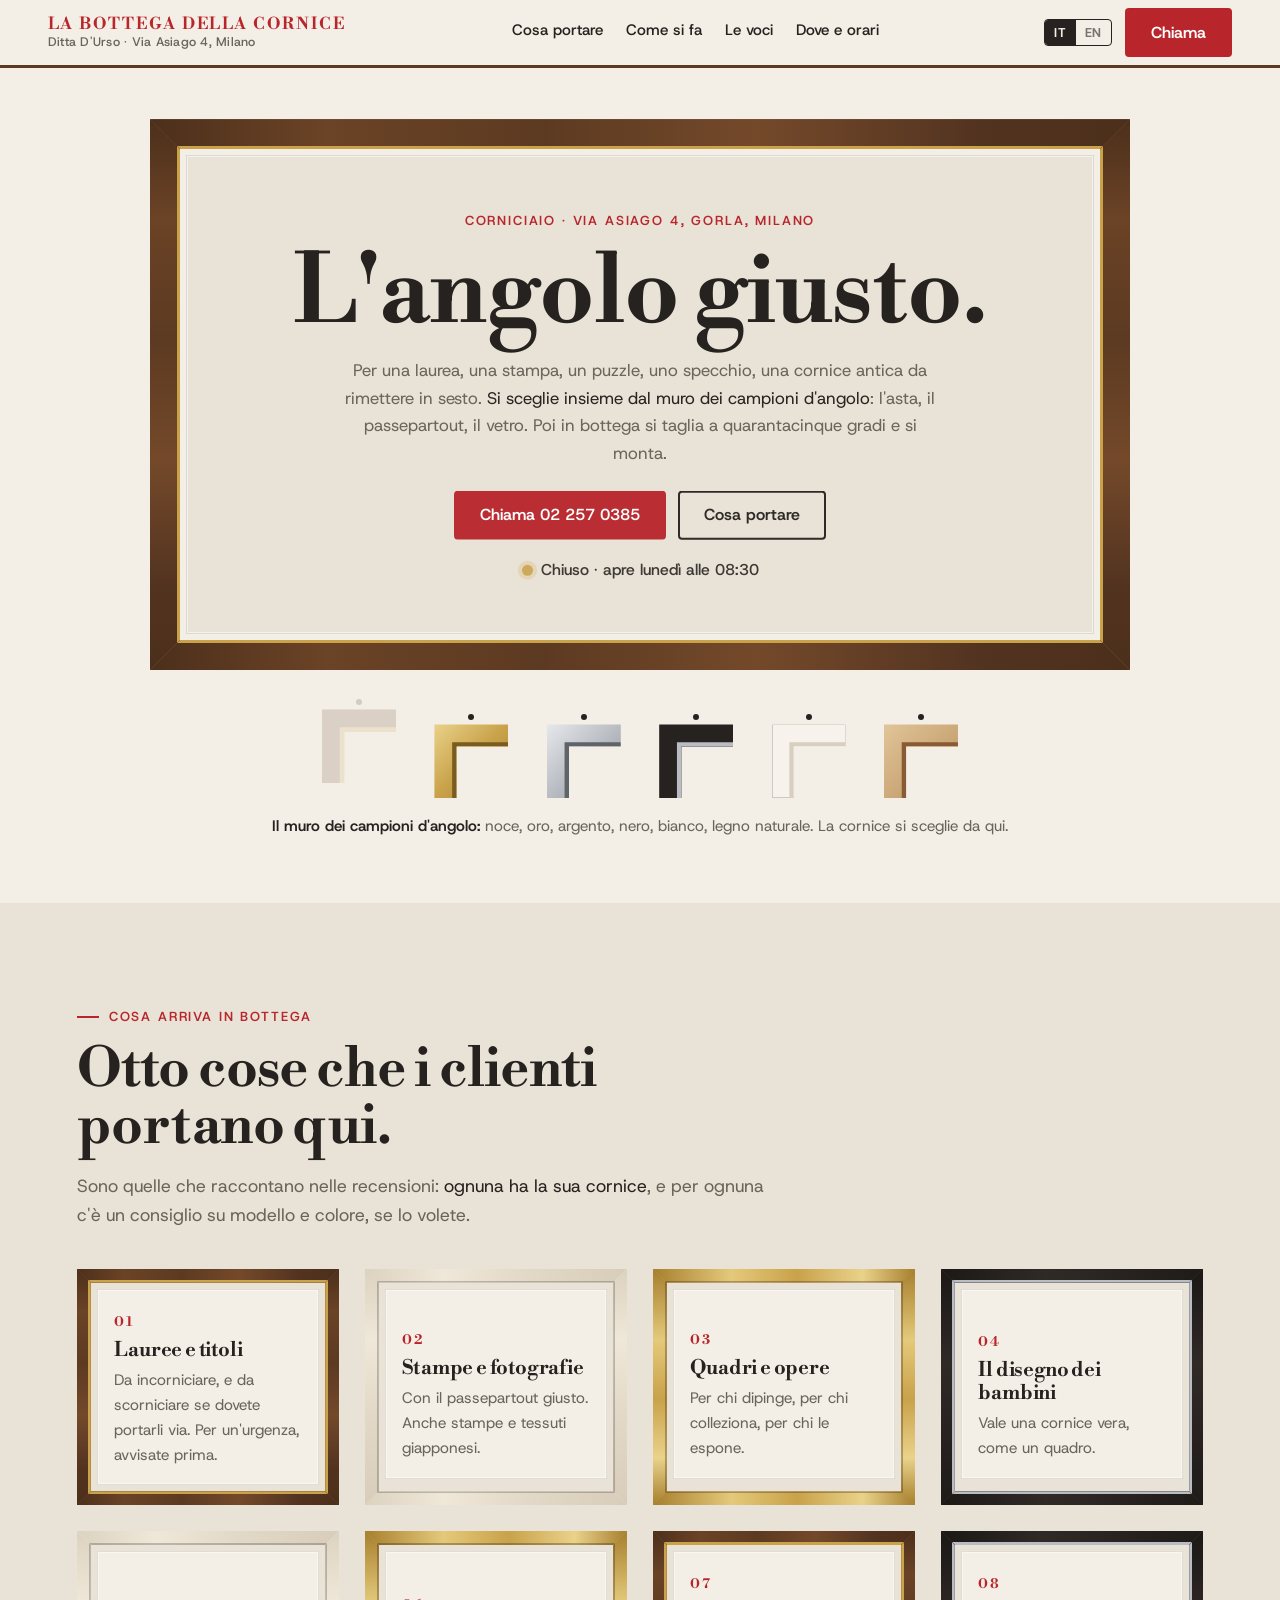
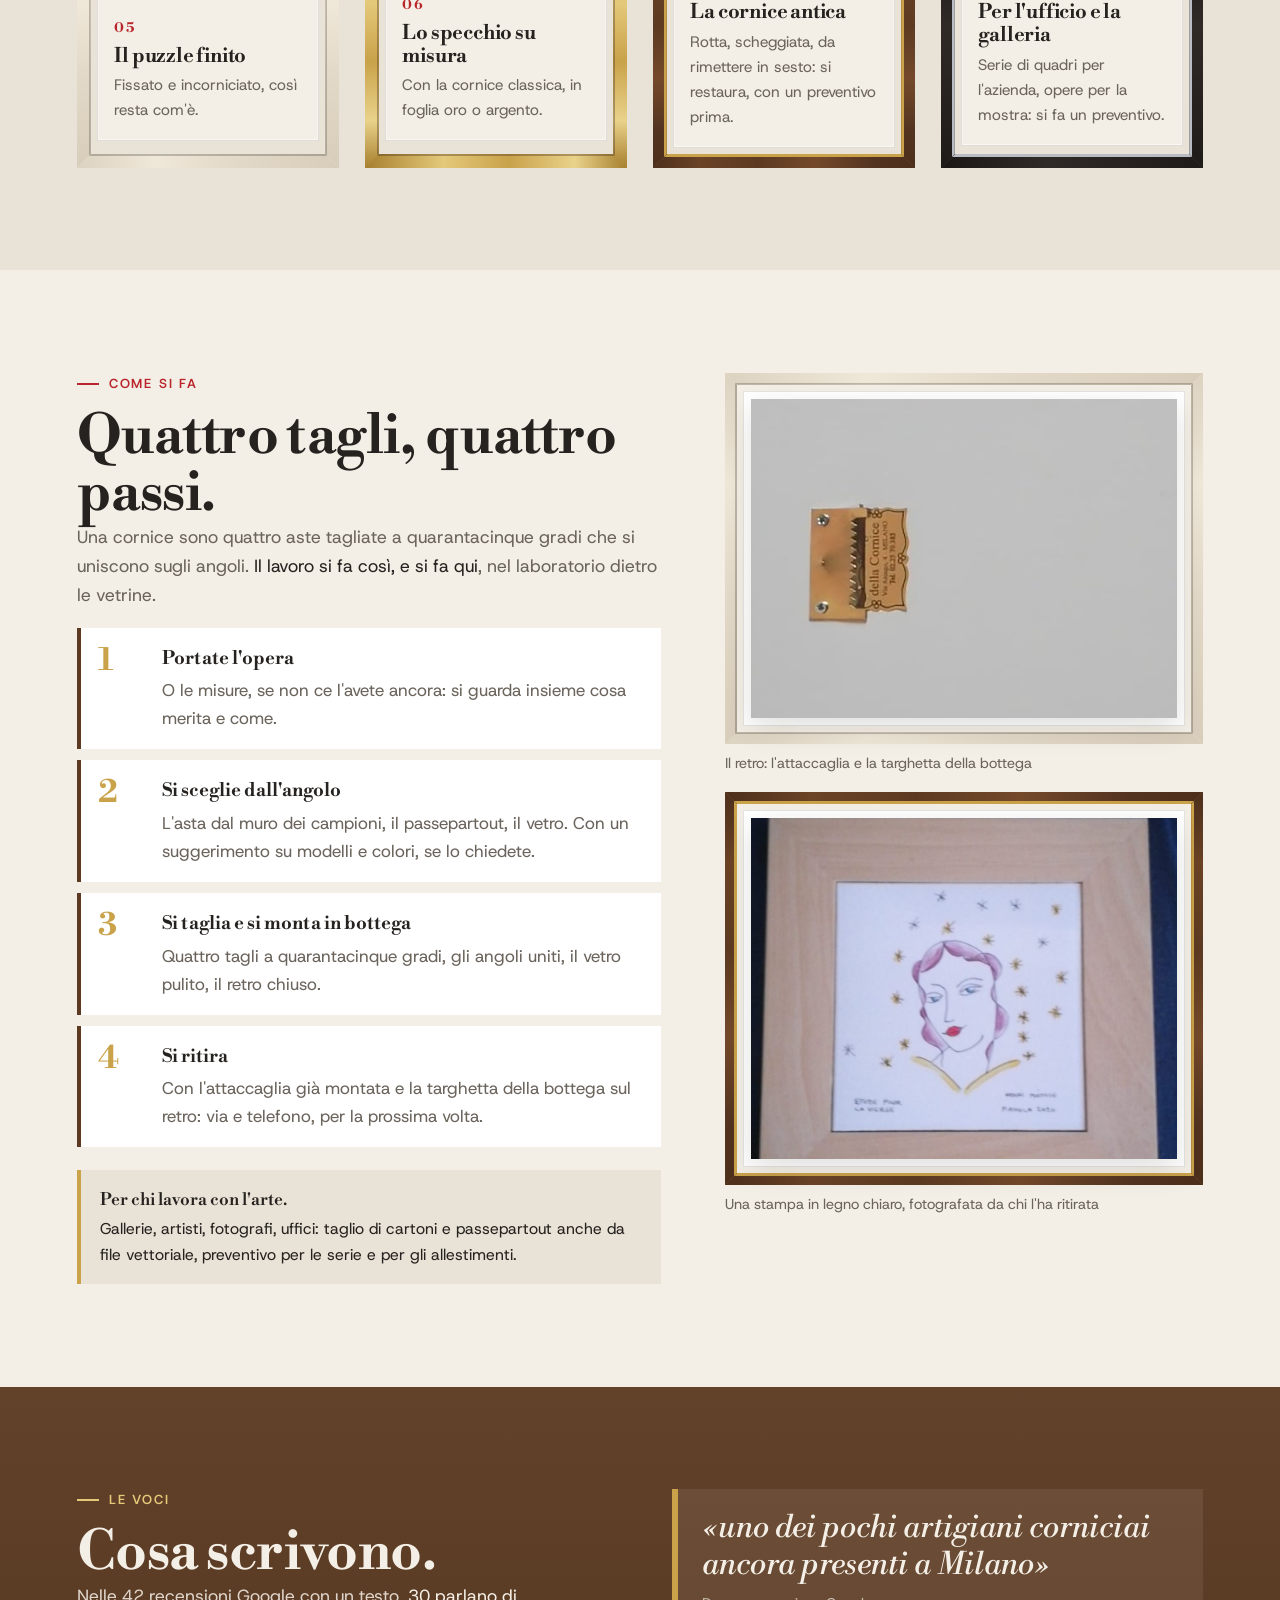
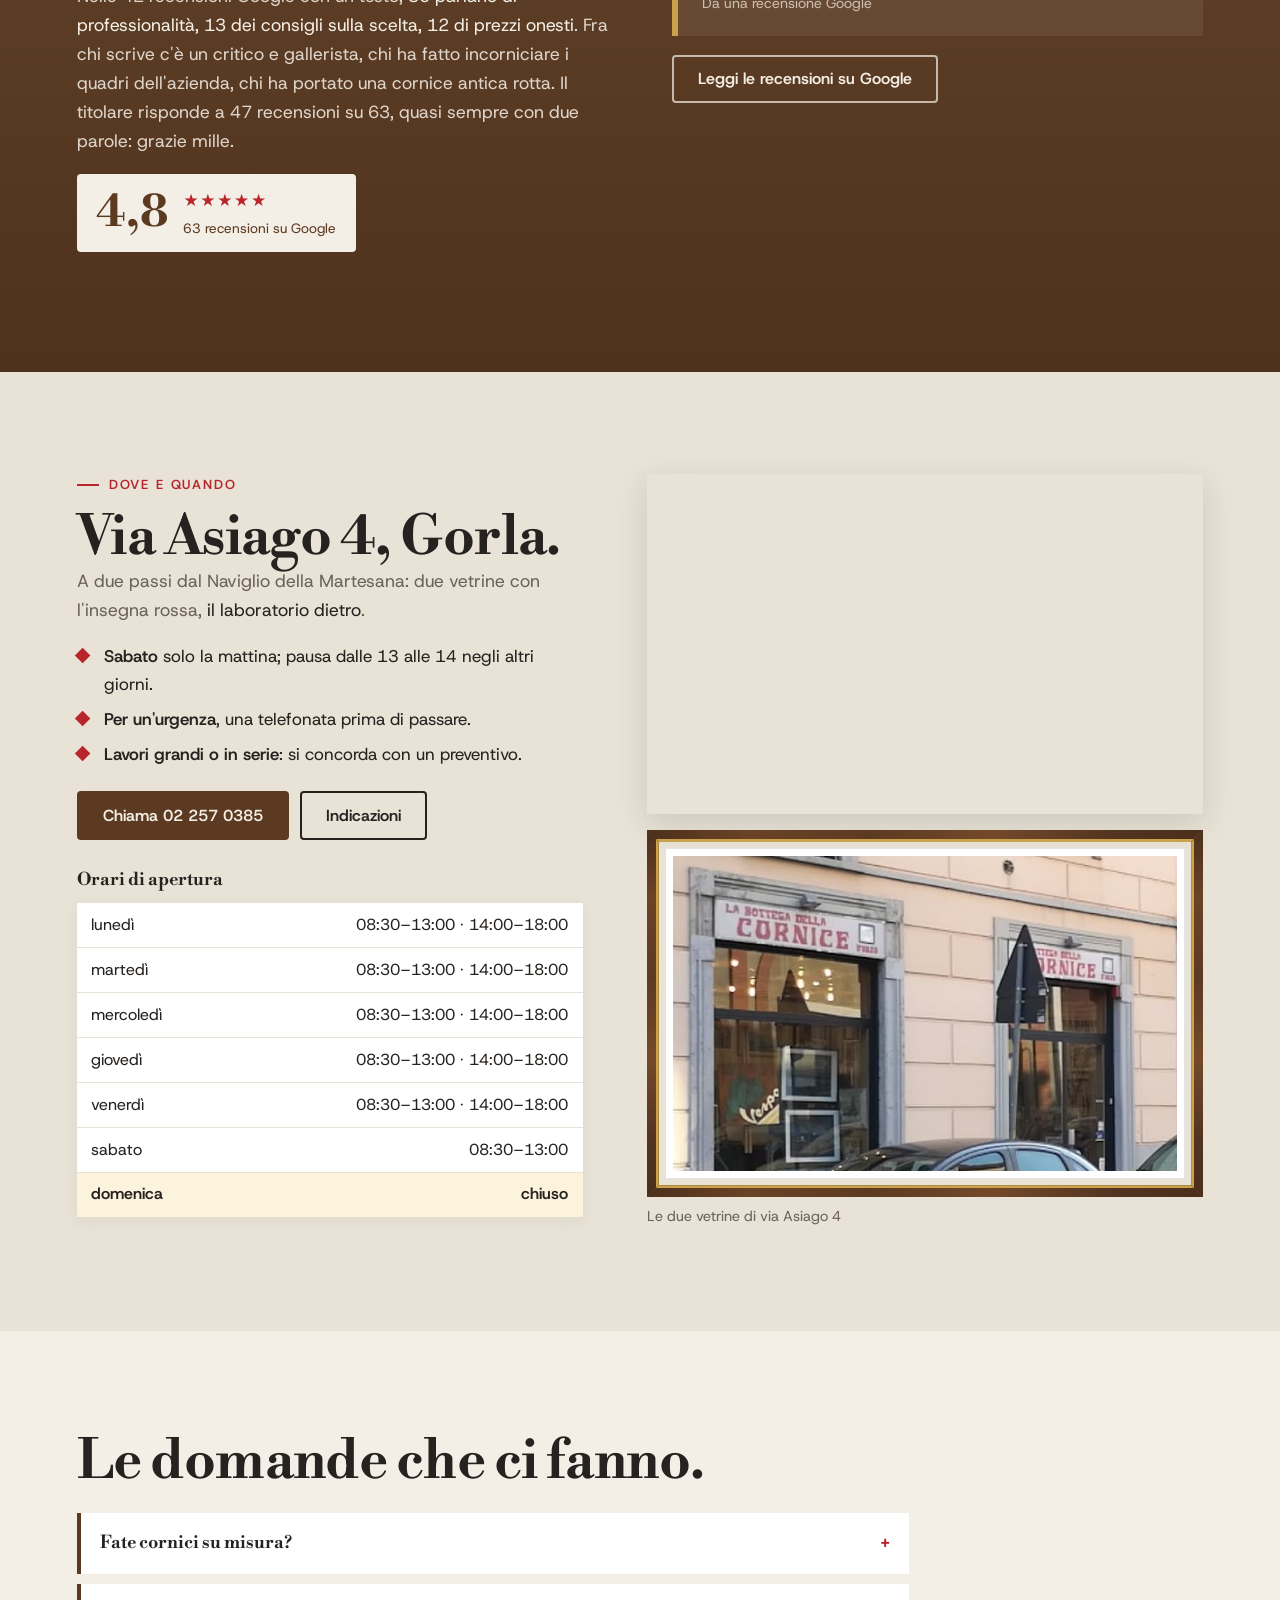
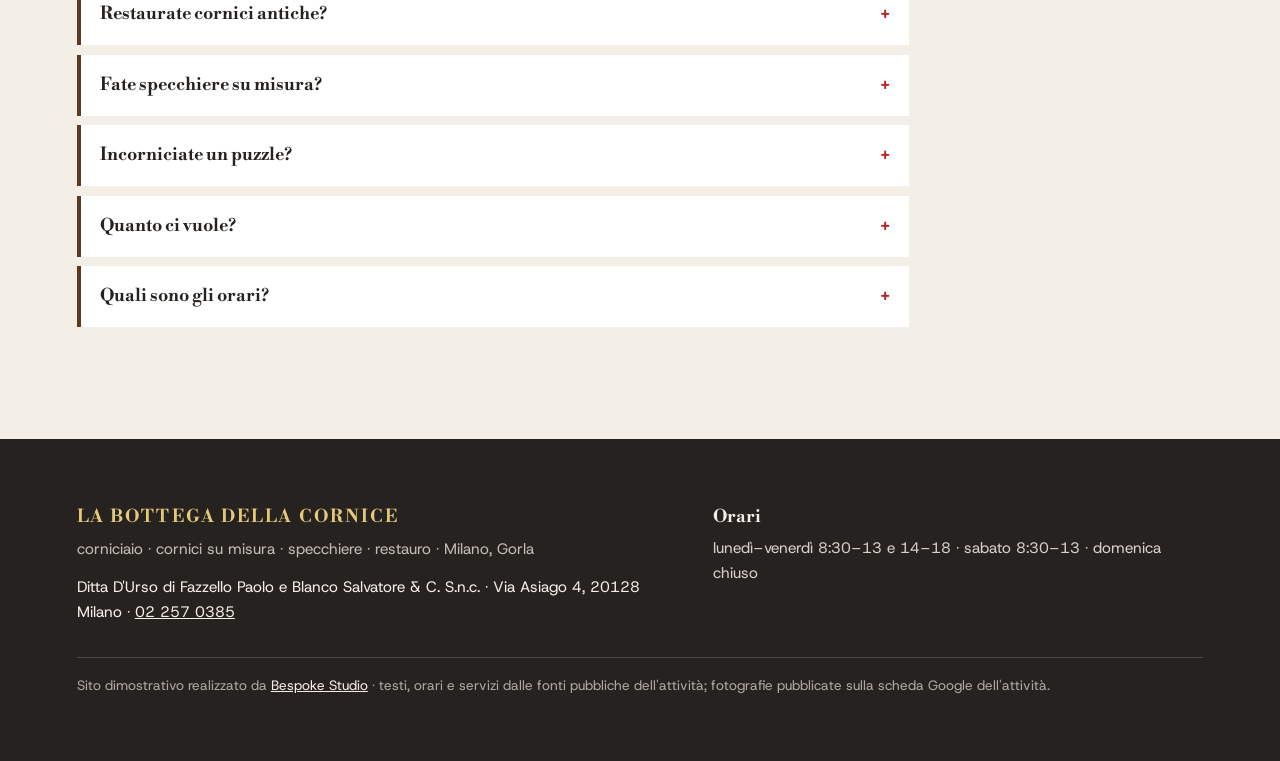
==== index.html @ 439095bc "La Bottega della Cornice — sito vetrina «L'angolo giusto.» (Gorla, #187) La cornice si sceglie dal m" ====
<!doctype html>
<html lang="it" class="no-js">
<head>
<meta charset="utf-8">
<meta name="viewport" content="width=device-width, initial-scale=1">
<title>La Bottega della Cornice — corniciaio a Milano Gorla, Via Asiago 4: cornici su misura, specchiere, restauro</title>
<meta name="description" content="La Bottega della Cornice (Ditta D'Urso), Via Asiago 4 a Milano Gorla: cornici su misura per quadri, stampe, fotografie, lauree, puzzle; specchiere in foglia oro e argento; restauro di cornici antiche. Si sceglie insieme dal muro dei campioni d'angolo, si taglia e si monta in bottega. Tel 02 257 0385.">
<link rel="canonical" href="https://rotenzark.github.io/bottega-della-cornice/">
<meta property="og:type" content="business.business">
<meta property="og:title" content="La Bottega della Cornice — L'angolo giusto.">
<meta property="og:description" content="Cornici su misura, specchiere, restauro. Via Asiago 4, Milano Gorla. Tel 02 257 0385.">
<meta property="og:image" content="https://rotenzark.github.io/bottega-della-cornice/img/og.jpg">
<meta property="og:url" content="https://rotenzark.github.io/bottega-della-cornice/">
<meta property="og:locale" content="it_IT">
<meta name="twitter:card" content="summary_large_image">
<meta name="twitter:title" content="La Bottega della Cornice — L'angolo giusto.">
<meta name="twitter:description" content="Corniciaio a Milano Gorla, Via Asiago 4: cornici su misura, specchiere, restauro.">
<meta name="twitter:image" content="https://rotenzark.github.io/bottega-della-cornice/img/og.jpg">
<meta name="theme-color" content="#5C3A21">
<link rel="icon" href="img/favicon.svg" type="image/svg+xml">
<link rel="icon" href="img/favicon-32.png" sizes="32x32" type="image/png">
<link rel="apple-touch-icon" href="img/apple-touch-icon.png">
<link rel="preconnect" href="https://fonts.googleapis.com">
<link rel="preconnect" href="https://fonts.gstatic.com" crossorigin>
<link href="https://fonts.googleapis.com/css2?family=Libre+Bodoni:ital,wght@0,400;0,700;1,400;1,700&family=Host+Grotesk:wght@400;500;600;700&display=swap" rel="stylesheet">
<link rel="stylesheet" href="css/styles.css?v=1">
<script type="application/ld+json">
{"@context":"https://schema.org","@type":"Store","name":"La Bottega della Cornice","alternateName":"Ditta D'Urso di Fazzello Paolo e Blanco Salvatore & C. S.n.c.","image":"https://rotenzark.github.io/bottega-della-cornice/img/og.jpg","url":"https://rotenzark.github.io/bottega-della-cornice/","telephone":"+39022570385","address":{"@type":"PostalAddress","streetAddress":"Via Asiago 4","addressLocality":"Milano","postalCode":"20128","addressRegion":"MI","addressCountry":"IT"},"openingHoursSpecification":[{"@type":"OpeningHoursSpecification","dayOfWeek":["Monday","Tuesday","Wednesday","Thursday","Friday"],"opens":"08:30","closes":"13:00"},{"@type":"OpeningHoursSpecification","dayOfWeek":["Monday","Tuesday","Wednesday","Thursday","Friday"],"opens":"14:00","closes":"18:00"},{"@type":"OpeningHoursSpecification","dayOfWeek":"Saturday","opens":"08:30","closes":"13:00"}],"aggregateRating":{"@type":"AggregateRating","ratingValue":"4.8","reviewCount":"63"}}
</script>
<script type="application/ld+json">
{"@context":"https://schema.org","@type":"FAQPage","mainEntity":[
{"@type":"Question","name":"Fate cornici su misura?","acceptedAnswer":{"@type":"Answer","text":"Sì: si sceglie insieme l'asta dal muro dei campioni d'angolo, il passepartout e il vetro, poi in bottega si taglia a 45 gradi e si monta. Per quadri, stampe, fotografie, lauree, puzzle e disegni."}},
{"@type":"Question","name":"Restaurate cornici antiche?","acceptedAnswer":{"@type":"Answer","text":"Sì: cornici vecchie rotte o scheggiate si rimettono in sesto in bottega, con un preventivo prima di cominciare."}},
{"@type":"Question","name":"Fate specchiere su misura?","acceptedAnswer":{"@type":"Answer","text":"Sì: specchi su misura con la cornice che preferite, anche classica in foglia oro o argento."}},
{"@type":"Question","name":"Incorniciate un puzzle?","acceptedAnswer":{"@type":"Answer","text":"Sì: il puzzle finito viene fissato e incorniciato, così resta com'è."}},
{"@type":"Question","name":"Quanto ci vuole?","acceptedAnswer":{"@type":"Answer","text":"Dipende dal lavoro e da quanti ce ne sono in coda: si concorda quando portate l'opera. Per un'urgenza, avvisate prima con una telefonata: 02 257 0385."}},
{"@type":"Question","name":"Quali sono gli orari?","acceptedAnswer":{"@type":"Answer","text":"Dal lunedì al venerdì dalle 8:30 alle 13 e dalle 14 alle 18; il sabato dalle 8:30 alle 13. Domenica chiuso."}}
]}
</script>
</head>
<body>

<div class="intro" id="intro" aria-hidden="true">
  <div class="cornice intro__cornice"><span class="asta asta--top"></span><span class="asta asta--right asta--v"></span><span class="asta asta--bottom"></span><span class="asta asta--left asta--v"></span><div class="cornice__dentro"><p class="intro__nome">La Bottega della Cornice</p></div></div>
  <button type="button" class="intro__skip" id="introSkip" data-i18n="intro.skip">salta</button>
</div>

<header class="testata" id="top">
  <a class="marchio" href="#top" aria-label="La Bottega della Cornice, torna in cima" data-i18n-aria="nav.home">
    <span class="marchio__n">La Bottega della Cornice</span>
    <span class="marchio__s" data-i18n="marchio.s">Ditta D'Urso · Via Asiago 4, Milano</span>
  </a>
  <nav class="nav" id="mainNav" aria-label="Menu principale">
    <a href="#cose" data-i18n="nav.cose">Cosa portare</a>
    <a href="#come" data-i18n="nav.come">Come si fa</a>
    <a href="#voci" data-i18n="nav.voci">Le voci</a>
    <a href="#dove" data-i18n="nav.dove">Dove e orari</a>
  </nav>
  <div class="testata__coda">
    <div class="lingue" role="group" aria-label="Lingua">
      <button type="button" data-lang="it" class="is-on">IT</button><button type="button" data-lang="en">EN</button>
    </div>
    <a class="bottone bottone--rosso" href="tel:+39022570385" data-i18n="cta.chiama">Chiama</a>
    <button type="button" class="burger" id="burger" aria-label="Apri il menu" aria-expanded="false" aria-controls="drawer" data-i18n-aria="nav.apri"><span></span><span></span><span></span></button>
  </div>
</header>
<div class="drawer" id="drawer" hidden>
  <a href="#cose" data-i18n="nav.cose">Cosa portare</a>
  <a href="#come" data-i18n="nav.come">Come si fa</a>
  <a href="#voci" data-i18n="nav.voci">Le voci</a>
  <a href="#dove" data-i18n="nav.dove">Dove e orari</a>
  <a class="drawer__cta" href="tel:+39022570385" data-i18n="cta.chiama2">Chiama 02 257 0385</a>
</div>

<main>

<!-- ═══ APERTURA: la cornice grande che si monta attorno alle parole ═══ -->
<section class="apertura" aria-labelledby="titolo">
  <div class="cornice apertura__cornice" id="corniceHero" data-monta>
    <span class="asta asta--top"></span><span class="asta asta--right asta--v"></span><span class="asta asta--bottom"></span><span class="asta asta--left asta--v"></span>
    <div class="cornice__dentro apertura__dentro">
      <p class="apertura__kicker" data-i18n="h.kicker">Corniciaio · Via Asiago 4, Gorla, Milano</p>
      <h1 class="apertura__h" id="titolo" data-i18n="h.h1">L'angolo giusto.</h1>
      <p class="apertura__sub" data-i18n="h.sub">Per una laurea, una stampa, un puzzle, uno specchio, una cornice antica da rimettere in sesto. <em>Si sceglie insieme dal muro dei campioni d'angolo</em>: l'asta, il passepartout, il vetro. Poi in bottega si taglia a quarantacinque gradi e si monta.</p>
      <div class="apertura__azioni">
        <a class="bottone bottone--rosso" href="tel:+39022570385" data-i18n="h.cta1">Chiama 02 257 0385</a>
        <a class="bottone bottone--filo" href="#cose" data-i18n="h.cta2">Cosa portare</a>
      </div>
      <p class="apertura__stato" id="orarioStato">Orari in bottega</p>
    </div>
  </div>
  <div class="campioni" aria-labelledby="campioniT">
    <div class="campioni__muro" aria-hidden="true">
      <span class="campione campione--noce"><span class="campione__l"></span></span>
      <span class="campione campione--oro"><span class="campione__l"></span></span>
      <span class="campione campione--argento"><span class="campione__l"></span></span>
      <span class="campione campione--nero"><span class="campione__l"></span></span>
      <span class="campione campione--bianco"><span class="campione__l"></span></span>
      <span class="campione campione--naturale"><span class="campione__l"></span></span>
    </div>
    <p class="campioni__t" id="campioniT" data-i18n="camp.t"><b>Il muro dei campioni d'angolo:</b> noce, oro, argento, nero, bianco, legno naturale. La cornice si sceglie da qui.</p>
  </div>
</section>

<!-- ═══ 1 · COSA ARRIVA IN BOTTEGA ═══ -->
<section class="sezione sezione--passepartout" id="cose" aria-labelledby="ch">
  <div class="sezione__testa">
    <p class="sezione__k" data-i18n="c.k">cosa arriva in bottega</p>
    <h2 id="ch" data-i18n="c.h">Otto cose che i clienti portano qui.</h2>
    <p class="sezione__p reveal" data-i18n="c.p">Sono quelle che raccontano nelle recensioni: <em>ognuna ha la sua cornice</em>, e per ognuna c'è un consiglio su modello e colore, se lo volete.</p>
  </div>
  <ul class="cose">
    <li class="cornice cosa" data-monta><span class="asta asta--top"></span><span class="asta asta--right asta--v"></span><span class="asta asta--bottom"></span><span class="asta asta--left asta--v"></span><div class="cornice__dentro"><span class="cosa__n">01</span><h3 data-i18n="c1.t">Lauree e titoli</h3><p data-i18n="c1.d">Da incorniciare, e da scorniciare se dovete portarli via. Per un'urgenza, avvisate prima.</p></div></li>
    <li class="cornice cosa cornice--chiara" data-monta><span class="asta asta--top"></span><span class="asta asta--right asta--v"></span><span class="asta asta--bottom"></span><span class="asta asta--left asta--v"></span><div class="cornice__dentro"><span class="cosa__n">02</span><h3 data-i18n="c2.t">Stampe e fotografie</h3><p data-i18n="c2.d">Con il passepartout giusto. Anche stampe e tessuti giapponesi.</p></div></li>
    <li class="cornice cosa cornice--oro" data-monta><span class="asta asta--top"></span><span class="asta asta--right asta--v"></span><span class="asta asta--bottom"></span><span class="asta asta--left asta--v"></span><div class="cornice__dentro"><span class="cosa__n">03</span><h3 data-i18n="c3.t">Quadri e opere</h3><p data-i18n="c3.d">Per chi dipinge, per chi colleziona, per chi le espone.</p></div></li>
    <li class="cornice cosa cornice--nera" data-monta><span class="asta asta--top"></span><span class="asta asta--right asta--v"></span><span class="asta asta--bottom"></span><span class="asta asta--left asta--v"></span><div class="cornice__dentro"><span class="cosa__n">04</span><h3 data-i18n="c4.t">Il disegno dei bambini</h3><p data-i18n="c4.d">Vale una cornice vera, come un quadro.</p></div></li>
    <li class="cornice cosa cornice--chiara" data-monta><span class="asta asta--top"></span><span class="asta asta--right asta--v"></span><span class="asta asta--bottom"></span><span class="asta asta--left asta--v"></span><div class="cornice__dentro"><span class="cosa__n">05</span><h3 data-i18n="c5.t">Il puzzle finito</h3><p data-i18n="c5.d">Fissato e incorniciato, così resta com'è.</p></div></li>
    <li class="cornice cosa cornice--oro" data-monta><span class="asta asta--top"></span><span class="asta asta--right asta--v"></span><span class="asta asta--bottom"></span><span class="asta asta--left asta--v"></span><div class="cornice__dentro"><span class="cosa__n">06</span><h3 data-i18n="c6.t">Lo specchio su misura</h3><p data-i18n="c6.d">Con la cornice classica, in foglia oro o argento.</p></div></li>
    <li class="cornice cosa" data-monta><span class="asta asta--top"></span><span class="asta asta--right asta--v"></span><span class="asta asta--bottom"></span><span class="asta asta--left asta--v"></span><div class="cornice__dentro"><span class="cosa__n">07</span><h3 data-i18n="c7.t">La cornice antica</h3><p data-i18n="c7.d">Rotta, scheggiata, da rimettere in sesto: si restaura, con un preventivo prima.</p></div></li>
    <li class="cornice cosa cornice--nera" data-monta><span class="asta asta--top"></span><span class="asta asta--right asta--v"></span><span class="asta asta--bottom"></span><span class="asta asta--left asta--v"></span><div class="cornice__dentro"><span class="cosa__n">08</span><h3 data-i18n="c8.t">Per l'ufficio e la galleria</h3><p data-i18n="c8.d">Serie di quadri per l'azienda, opere per la mostra: si fa un preventivo.</p></div></li>
  </ul>
</section>

<!-- ═══ 2 · COME SI FA ═══ -->
<section class="sezione sezione--avorio" id="come" aria-labelledby="kh">
  <div class="come">
    <div>
      <p class="sezione__k" data-i18n="k.k">come si fa</p>
      <h2 id="kh" data-i18n="k.h">Quattro tagli, quattro passi.</h2>
      <p class="sezione__p reveal" data-i18n="k.p">Una cornice sono quattro aste tagliate a quarantacinque gradi che si uniscono sugli angoli. <em>Il lavoro si fa così, e si fa qui</em>, nel laboratorio dietro le vetrine.</p>
      <ol class="passi">
        <li class="reveal"><div><b data-i18n="s1.t">Portate l'opera</b><p data-i18n="s1.d">O le misure, se non ce l'avete ancora: si guarda insieme cosa merita e come.</p></div></li>
        <li class="reveal reveal-d1"><div><b data-i18n="s2.t">Si sceglie dall'angolo</b><p data-i18n="s2.d">L'asta dal muro dei campioni, il passepartout, il vetro. Con un suggerimento su modelli e colori, se lo chiedete.</p></div></li>
        <li class="reveal reveal-d2"><div><b data-i18n="s3.t">Si taglia e si monta in bottega</b><p data-i18n="s3.d">Quattro tagli a quarantacinque gradi, gli angoli uniti, il vetro pulito, il retro chiuso.</p></div></li>
        <li class="reveal reveal-d3"><div><b data-i18n="s4.t">Si ritira</b><p data-i18n="s4.d">Con l'attaccaglia già montata e la targhetta della bottega sul retro: via e telefono, per la prossima volta.</p></div></li>
      </ol>
      <p class="nota reveal" data-i18n="k.nota"><b>Per chi lavora con l'arte.</b> Gallerie, artisti, fotografi, uffici: taglio di cartoni e passepartout anche da file vettoriale, preventivo per le serie e per gli allestimenti.</p>
    </div>
    <ul class="tessere">
      <li class="reveal"><figure><div class="cornice cornice--chiara" data-monta><span class="asta asta--top"></span><span class="asta asta--right asta--v"></span><span class="asta asta--bottom"></span><span class="asta asta--left asta--v"></span><div class="cornice__dentro"><button type="button" class="shot" data-full="img/targhetta.jpg"><img src="img/targhetta.jpg" alt="Il retro bianco di una cornice con l'attaccaglia d'ottone e la targhetta incisa della bottega: via Asiago 4, Milano, e il telefono" width="544" height="378" data-i18n-alt="k.a1"></button></div></div><figcaption data-i18n="k.c1">Il retro: l'attaccaglia e la targhetta della bottega</figcaption></figure></li>
      <li class="reveal reveal-d1"><figure><div class="cornice" data-monta><span class="asta asta--top"></span><span class="asta asta--right asta--v"></span><span class="asta asta--bottom"></span><span class="asta asta--left asta--v"></span><div class="cornice__dentro"><button type="button" class="shot shot--alto" data-full="img/stampa.jpg"><img src="img/stampa.jpg" alt="Una stampa incorniciata in legno chiaro, fotografata da un cliente" width="972" height="960" data-i18n-alt="k.a2"></button></div></div><figcaption data-i18n="k.c2">Una stampa in legno chiaro, fotografata da chi l'ha ritirata</figcaption></figure></li>
    </ul>
  </div>
</section>

<!-- ═══ 3 · LE VOCI ═══ -->
<section class="sezione sezione--noce" id="voci" aria-labelledby="vh">
  <div class="voci">
    <div>
      <p class="sezione__k" data-i18n="v.k">le voci</p>
      <h2 id="vh" data-i18n="v.h">Cosa scrivono.</h2>
      <p class="sezione__p reveal" data-i18n="v.p">Nelle 42 recensioni Google con un testo, <em>30 parlano di professionalità, 13 dei consigli sulla scelta, 12 di prezzi onesti</em>. Fra chi scrive c'è un critico e gallerista, chi ha fatto incorniciare i quadri dell'azienda, chi ha portato una cornice antica rotta. Il titolare risponde a 47 recensioni su 63, quasi sempre con due parole: grazie mille.</p>
      <p class="badge reveal"><span class="badge__n">4,8</span><span class="badge__stelle" aria-hidden="true">★★★★★</span><span class="badge__s" data-i18n="v.badge">63 recensioni su Google</span></p>
    </div>
    <div>
      <blockquote class="voci__cit reveal">
        <p data-i18n="v.cit">«uno dei pochi artigiani corniciai ancora presenti a Milano»</p>
        <cite data-i18n="v.citda">Da una recensione Google</cite>
      </blockquote>
      <p class="reveal"><a class="bottone bottone--filo-chiaro" href="https://www.google.com/maps/search/?api=1&query=La+Bottega+della+Cornice+Via+Asiago+4+Milano" target="_blank" rel="noopener" data-i18n="v.btn">Leggi le recensioni su Google</a></p>
    </div>
  </div>
</section>

<!-- ═══ DOVE E ORARI ═══ -->
<section class="sezione sezione--passepartout" id="dove" aria-labelledby="dh">
  <div class="dove__griglia">
    <div>
      <p class="sezione__k" data-i18n="d.k">dove e quando</p>
      <h2 id="dh" data-i18n="d.h">Via Asiago 4, Gorla.</h2>
      <p class="sezione__p reveal" data-i18n="d.p">A due passi dal Naviglio della Martesana: due vetrine con l'insegna rossa, <em>il laboratorio dietro</em>.</p>
      <ul class="dove__note reveal">
        <li><span data-i18n="d.n1"><b>Sabato</b> solo la mattina; pausa dalle 13 alle 14 negli altri giorni.</span></li>
        <li><span data-i18n="d.n2"><b>Per un'urgenza</b>, una telefonata prima di passare.</span></li>
        <li><span data-i18n="d.n3"><b>Lavori grandi o in serie</b>: si concorda con un preventivo.</span></li>
      </ul>
      <div class="dove__azioni reveal">
        <a class="bottone bottone--noce" href="tel:+39022570385" data-i18n="d.tel">Chiama 02 257 0385</a>
        <a class="bottone bottone--filo" href="https://www.google.com/maps/dir/?api=1&destination=Via+Asiago+4,+20128+Milano" target="_blank" rel="noopener" data-i18n="d.strada">Indicazioni</a>
      </div>
      <table class="orari reveal">
        <caption data-i18n="o.cap">Orari di apertura</caption>
        <tbody>
          <tr data-day="1"><td data-i18n="g.lun">lunedì</td><td>08:30–13:00 · 14:00–18:00</td></tr>
          <tr data-day="2"><td data-i18n="g.mar">martedì</td><td>08:30–13:00 · 14:00–18:00</td></tr>
          <tr data-day="3"><td data-i18n="g.mer">mercoledì</td><td>08:30–13:00 · 14:00–18:00</td></tr>
          <tr data-day="4"><td data-i18n="g.gio">giovedì</td><td>08:30–13:00 · 14:00–18:00</td></tr>
          <tr data-day="5"><td data-i18n="g.ven">venerdì</td><td>08:30–13:00 · 14:00–18:00</td></tr>
          <tr data-day="6"><td data-i18n="g.sab">sabato</td><td>08:30–13:00</td></tr>
          <tr data-day="0"><td data-i18n="g.dom">domenica</td><td data-i18n="g.chiuso">chiuso</td></tr>
        </tbody>
      </table>
    </div>
    <div>
      <figure class="mappa reveal" id="mappa">
        <iframe title="Mappa: La Bottega della Cornice, Via Asiago 4, Milano" data-i18n-title="d.mappa" src="https://www.google.com/maps?q=La+Bottega+della+Cornice,+Via+Asiago+4,+20128+Milano&output=embed" loading="lazy" allowfullscreen referrerpolicy="no-referrer-when-downgrade"></iframe>
      </figure>
      <figure class="dove__foto reveal">
        <div class="cornice" data-monta><span class="asta asta--top"></span><span class="asta asta--right asta--v"></span><span class="asta asta--bottom"></span><span class="asta asta--left asta--v"></span><div class="cornice__dentro"><img src="img/facciata.jpg" alt="Le due vetrine della bottega in via Asiago con l'insegna rossa «La Bottega della Cornice» e le cornici esposte" width="576" height="387" data-i18n-alt="d.alt"></div></div>
        <figcaption data-i18n="d.cap">Le due vetrine di via Asiago 4</figcaption>
      </figure>
    </div>
  </div>
</section>

<!-- ═══ DOMANDE ═══ -->
<section class="sezione sezione--avorio domande" id="domande" aria-labelledby="doh">
  <h2 id="doh" data-i18n="do.h">Le domande che ci fanno.</h2>
  <details class="reveal"><summary data-i18n="qa.1">Fate cornici su misura?</summary><p data-i18n="ra.1">Sì: si sceglie insieme l'asta dal muro dei campioni d'angolo, il passepartout e il vetro, poi in bottega si taglia a quarantacinque gradi e si monta. Per quadri, stampe, fotografie, lauree, puzzle e disegni.</p></details>
  <details class="reveal"><summary data-i18n="qa.2">Restaurate cornici antiche?</summary><p data-i18n="ra.2">Sì: cornici vecchie rotte o scheggiate si rimettono in sesto in bottega, con un preventivo prima di cominciare.</p></details>
  <details class="reveal"><summary data-i18n="qa.3">Fate specchiere su misura?</summary><p data-i18n="ra.3">Sì: specchi su misura con la cornice che preferite, anche classica in foglia oro o argento.</p></details>
  <details class="reveal"><summary data-i18n="qa.4">Incorniciate un puzzle?</summary><p data-i18n="ra.4">Sì: il puzzle finito viene fissato e incorniciato, così resta com'è.</p></details>
  <details class="reveal"><summary data-i18n="qa.5">Quanto ci vuole?</summary><p data-i18n="ra.5">Dipende dal lavoro e da quanti ce ne sono in coda: si concorda quando portate l'opera. Per un'urgenza, avvisate prima con una telefonata: 02 257 0385.</p></details>
  <details class="reveal"><summary data-i18n="qa.6">Quali sono gli orari?</summary><p data-i18n="ra.6">Dal lunedì al venerdì dalle 8:30 alle 13 e dalle 14 alle 18; il sabato dalle 8:30 alle 13. Domenica chiuso.</p></details>
</section>

</main>

<footer class="piede">
  <div>
    <p class="piede__m">La Bottega della Cornice</p>
    <p class="piede__s" data-i18n="piede.s">corniciaio · cornici su misura · specchiere · restauro · Milano, Gorla</p>
    <p class="piede__d" data-i18n="piede.d">Ditta D'Urso di Fazzello Paolo e Blanco Salvatore &amp; C. S.n.c. · Via Asiago 4, 20128 Milano · <a href="tel:+39022570385">02 257 0385</a></p>
  </div>
  <p class="piede__o" data-i18n="piede.o"><b>Orari</b>lunedì–venerdì 8:30–13 e 14–18 · sabato 8:30–13 · domenica chiuso</p>
  <p class="piede__b" data-i18n="piede.b">Sito dimostrativo realizzato da <a href="https://bespokestud.io" target="_blank" rel="noopener">Bespoke Studio</a> · testi, orari e servizi dalle fonti pubbliche dell'attività; fotografie pubblicate sulla scheda Google dell'attività.</p>
</footer>

<div class="barra" id="actionBar">
  <a href="tel:+39022570385" data-i18n="b.chiama">Chiama</a>
  <a href="#cose" data-i18n="b.cose">Cosa</a>
  <a href="#dove" data-i18n="b.orari">Orari</a>
  <a href="#mappa" data-i18n="b.mappa">Mappa</a>
</div>

<div class="lightbox" id="lightbox" hidden>
  <button type="button" class="lightbox__chiudi" id="lightboxClose" aria-label="Chiudi" data-i18n-aria="lb.chiudi">&times;</button>
  <img src="" alt="" id="lightboxImg">
</div>

<script src="https://cdn.jsdelivr.net/npm/gsap@3.12.5/dist/gsap.min.js"></script>
<script src="https://cdn.jsdelivr.net/npm/gsap@3.12.5/dist/ScrollTrigger.min.js"></script>
<script src="js/main.js?v=1"></script>
</body>
</html>
---- css/styles.css ----
/* La Bottega della Cornice · Gorla — «L'angolo giusto.»
   La cornice si sceglie dal muro dei campioni d'angolo, e ogni cornice sono quattro tagli a 45 gradi
   che si uniscono. Il sito si monta come una cornice: i quattro lati entrano e si chiudono sugli
   angoli. Palette dalla loro insegna (il rosso), dal mestiere (noce, foglia oro, argento) e dal
   passepartout. */

/* ── reset tecnico (PLUMBING) ── */
[hidden]{display:none !important}
img{max-width:100%;height:auto}
*,*::before,*::after{box-sizing:border-box}

:root{
  --rosso:#B8262B; --rosso-scuro:#8E1B20;
  --avorio:#F4EFE6; --passepartout:#E9E3D7; --bianco:#FFFFFF;
  --noce:#5C3A21; --noce-scuro:#3F2715; --noce-chiaro:#8A5A34;
  --oro:#C9A24A; --oro-chiaro:#E4C97A; --argento:#B9BCC2;
  --grafite:#26221F; --grigio:#6B645C; --grigio-chiaro:#CFC8BC;
  --f-tit:'Libre Bodoni',Georgia,'Times New Roman',serif;
  --f-txt:'Host Grotesk',system-ui,-apple-system,'Segoe UI',sans-serif;
  --lato:clamp(1.2rem,6vw,6rem);
  --testata:68px;
  --t:22px;          /* spessore dell'asta */
}
html{scroll-behavior:smooth;scroll-padding-top:calc(var(--testata) + 8px)}
body{margin:0;font-family:var(--f-txt);font-size:1.06rem;line-height:1.65;color:var(--grafite);background:var(--avorio);-webkit-font-smoothing:antialiased;overflow-x:hidden}
img{display:block}
a{color:inherit}
h1,h2,h3,h4{font-family:var(--f-tit);font-weight:700;line-height:1.05;margin:0;letter-spacing:-.01em}
h2{font-size:clamp(2rem,4.4vw,3.4rem)}
h3{font-size:clamp(1.2rem,1.9vw,1.45rem)}
p{margin:0 0 1em}
b,strong{font-weight:600}
:focus-visible{outline:3px solid var(--oro);outline-offset:3px}
.sr{position:absolute;width:1px;height:1px;overflow:hidden;clip-path:inset(50%);white-space:nowrap}

/* reveal: stato iniziale solo dietro .js (anti-flash) */
.js .reveal{opacity:0;transform:translateY(14px);transition:opacity .7s ease,transform .7s ease}
.js .reveal.in-view{opacity:1;transform:none}
html:not(.js) .reveal{opacity:1;transform:none}

/* ── bottoni ── */
.bottone{display:inline-flex;align-items:center;justify-content:center;gap:.5em;padding:.9em 1.5em;font-family:var(--f-txt);font-weight:600;font-size:1rem;text-decoration:none;border:2px solid transparent;border-radius:4px;line-height:1;transition:transform .2s,background-color .2s,color .2s,border-color .2s}
.bottone:hover{transform:translateY(-2px)}
.bottone--rosso{background:var(--rosso);color:#fff}
.bottone--rosso:hover{background:var(--rosso-scuro)}
.bottone--noce{background:var(--noce);color:var(--avorio)}
.bottone--noce:hover{background:var(--noce-scuro)}
.bottone--filo{border-color:var(--grafite);color:var(--grafite)}
.bottone--filo:hover{background:var(--grafite);color:var(--avorio)}
.bottone--filo-chiaro{border-color:rgba(244,239,230,.7);color:var(--avorio)}
.bottone--filo-chiaro:hover{background:var(--avorio);color:var(--noce)}

/* ── la cornice: quattro aste con i tagli a 45° (firma) ── */
.cornice{position:relative;padding:calc(var(--t) + 6px)}
.asta{position:absolute;background-color:var(--noce);background-image:linear-gradient(90deg,#4C2F1B 0,#6B4326 18%,#5C3A21 40%,#74492A 62%,#523320 85%,#4C2F1B 100%)}
.asta--v{background-image:linear-gradient(180deg,#4C2F1B 0,#6B4326 18%,#5C3A21 40%,#74492A 62%,#523320 85%,#4C2F1B 100%)}
.asta--top{left:0;right:0;top:0;height:var(--t);clip-path:polygon(0 0,100% 0,calc(100% - var(--t)) 100%,var(--t) 100%);box-shadow:inset 0 -3px 0 var(--oro)}
.asta--bottom{left:0;right:0;bottom:0;height:var(--t);clip-path:polygon(var(--t) 0,calc(100% - var(--t)) 0,100% 100%,0 100%);box-shadow:inset 0 3px 0 var(--oro)}
.asta--left{top:0;bottom:0;left:0;width:var(--t);clip-path:polygon(0 0,100% var(--t),100% calc(100% - var(--t)),0 100%);box-shadow:inset -3px 0 0 var(--oro)}
.asta--right{top:0;bottom:0;right:0;width:var(--t);clip-path:polygon(0 var(--t),100% 0,100% 100%,0 calc(100% - var(--t)));box-shadow:inset 3px 0 0 var(--oro)}
.cornice__dentro{position:relative;background:var(--passepartout);box-shadow:inset 0 0 0 1px rgba(38,34,31,.12),inset 0 0 0 2px rgba(255,255,255,.55)}
.cornice--chiara .asta{background-color:#E8DFCF;background-image:linear-gradient(90deg,#DCD2C0,#EFE7D8 30%,#E3D9C8 60%,#D8CDBA)}
.cornice--chiara .asta--v{background-image:linear-gradient(180deg,#DCD2C0,#EFE7D8 30%,#E3D9C8 60%,#D8CDBA)}
.cornice--chiara .asta--top{box-shadow:inset 0 -2px 0 rgba(38,34,31,.25)}
.cornice--chiara .asta--bottom{box-shadow:inset 0 2px 0 rgba(38,34,31,.25)}
.cornice--chiara .asta--left{box-shadow:inset -2px 0 0 rgba(38,34,31,.25)}
.cornice--chiara .asta--right{box-shadow:inset 2px 0 0 rgba(38,34,31,.25)}
.cornice--nera .asta{background-color:#26221F;background-image:linear-gradient(90deg,#1B1816,#302A27 40%,#1F1B19)}
.cornice--nera .asta--v{background-image:linear-gradient(180deg,#1B1816,#302A27 40%,#1F1B19)}
.cornice--nera .asta--top{box-shadow:inset 0 -3px 0 var(--argento)}
.cornice--nera .asta--bottom{box-shadow:inset 0 3px 0 var(--argento)}
.cornice--nera .asta--left{box-shadow:inset -3px 0 0 var(--argento)}
.cornice--nera .asta--right{box-shadow:inset 3px 0 0 var(--argento)}
.cornice--oro .asta{background-color:#B8913A;background-image:linear-gradient(90deg,#A67F2E,#E4C97A 30%,#C9A24A 55%,#E9D28A 80%,#A67F2E)}
.cornice--oro .asta--v{background-image:linear-gradient(180deg,#A67F2E,#E4C97A 30%,#C9A24A 55%,#E9D28A 80%,#A67F2E)}
.cornice--oro .asta--top{box-shadow:inset 0 -2px 0 rgba(63,39,21,.35)}
.cornice--oro .asta--bottom{box-shadow:inset 0 2px 0 rgba(63,39,21,.35)}
.cornice--oro .asta--left{box-shadow:inset -2px 0 0 rgba(63,39,21,.35)}
.cornice--oro .asta--right{box-shadow:inset 2px 0 0 rgba(63,39,21,.35)}

/* ── intro: la cornice che si chiude attorno al nome ── */
.intro{position:fixed;inset:0;z-index:300;display:grid;place-content:center;justify-items:center;gap:.8rem;background:var(--avorio);color:var(--grafite);transition:opacity .6s,visibility .6s}
.intro.hide{opacity:0;visibility:hidden}
.intro__cornice{--t:16px;width:min(86vw,560px)}
.intro__cornice .asta--top{animation:entraTop .8s cubic-bezier(.2,.8,.2,1) .1s both}
.intro__cornice .asta--bottom{animation:entraBottom .8s cubic-bezier(.2,.8,.2,1) .2s both}
.intro__cornice .asta--left{animation:entraLeft .8s cubic-bezier(.2,.8,.2,1) .3s both}
.intro__cornice .asta--right{animation:entraRight .8s cubic-bezier(.2,.8,.2,1) .4s both}
@keyframes entraTop{from{transform:translateY(-140%)}to{transform:none}}
@keyframes entraBottom{from{transform:translateY(140%)}to{transform:none}}
@keyframes entraLeft{from{transform:translateX(-140%)}to{transform:none}}
@keyframes entraRight{from{transform:translateX(140%)}to{transform:none}}
.intro__nome{margin:0;padding:1.6rem 1.2rem;text-align:center;font-family:var(--f-tit);font-weight:700;font-size:clamp(1.1rem,3.4vw,1.7rem);letter-spacing:.14em;text-transform:uppercase;color:var(--rosso);animation:appari .5s ease .9s both}
@keyframes appari{from{opacity:0}to{opacity:1}}
.intro__skip{background:none;border:0;color:var(--grigio);font:inherit;font-weight:600;font-size:.85rem;letter-spacing:.1em;text-transform:uppercase;cursor:pointer}

/* ── testata (fondo pieno, NIENTE backdrop-filter) ── */
.testata{position:sticky;top:0;z-index:90;display:flex;align-items:center;justify-content:space-between;gap:1rem;height:var(--testata);padding:0 clamp(1rem,4vw,3rem);background:var(--avorio);color:var(--grafite);border-bottom:3px solid var(--noce);max-width:100%;overflow:hidden}
.marchio{display:inline-flex;flex-direction:column;text-decoration:none;line-height:1;white-space:nowrap}
.marchio__n{font-family:var(--f-tit);font-weight:700;font-size:1.02rem;letter-spacing:.12em;text-transform:uppercase;color:var(--rosso)}
.marchio__s{margin-top:.25rem;font-size:.78rem;font-weight:500;color:var(--grigio);letter-spacing:.02em}
.nav{display:flex;gap:clamp(.8rem,1.8vw,1.5rem)}
.nav a{font-weight:500;font-size:.95rem;text-decoration:none;padding:.2em 0;border-bottom:3px solid transparent;white-space:nowrap}
.nav a:hover{border-bottom-color:var(--oro)}
.testata__coda{display:flex;align-items:center;gap:.8rem;flex:none;min-width:0}
.lingue{display:flex;border:1.5px solid var(--grafite);border-radius:4px;overflow:hidden}
.lingue button{background:none;border:0;color:var(--grafite);font-family:var(--f-txt);font-weight:700;font-size:.8rem;letter-spacing:.06em;padding:.35em .7em;cursor:pointer;opacity:.6}
.lingue button.is-on{background:var(--grafite);color:var(--avorio);opacity:1}
.burger{display:none;position:relative;z-index:96;width:44px;height:44px;margin-right:-8px;padding:0;background:none;border:0;cursor:pointer}
.burger span{display:block;width:26px;height:3px;margin:5px auto;background:var(--grafite);border-radius:3px;transition:transform .25s,opacity .25s}
.burger[aria-expanded="true"] span:nth-child(1){transform:translateY(8px) rotate(45deg)}
.burger[aria-expanded="true"] span:nth-child(2){opacity:0}
.burger[aria-expanded="true"] span:nth-child(3){transform:translateY(-8px) rotate(-45deg)}
.drawer{position:fixed;inset:var(--testata) 0 0 0;z-index:89;display:flex;flex-direction:column;gap:.2rem;padding:2rem var(--lato);background:var(--noce);color:var(--avorio);overflow-y:auto}
.drawer a{font-family:var(--f-tit);font-weight:700;font-size:clamp(1.8rem,8vw,3rem);text-decoration:none;line-height:1.15;border-bottom:1px solid rgba(244,239,230,.18);padding:.25em 0}
.drawer a.drawer__cta{margin-top:1.4rem;border:0;color:var(--oro-chiaro);font-family:var(--f-txt);font-size:clamp(1.2rem,5vw,1.6rem)}

/* ── apertura: la cornice grande che si monta attorno alle parole ── */
.apertura{padding:clamp(2rem,4vw,3.5rem) var(--lato) clamp(2.5rem,5vw,4rem);display:grid;gap:clamp(1.5rem,3vw,2.5rem)}
.apertura__cornice{--t:clamp(18px,2.4vw,30px);max-width:980px;width:100%;margin:0 auto}
.apertura__dentro{padding:clamp(1.6rem,4vw,3.4rem) clamp(1.4rem,5vw,4rem);text-align:center}
.apertura__kicker{display:inline-flex;align-items:center;gap:.6rem;margin:0 0 1rem;font-weight:600;font-size:.82rem;letter-spacing:.14em;text-transform:uppercase;color:var(--rosso)}
.apertura__h{font-size:clamp(2.8rem,7.4vw,6.4rem);line-height:.98;margin:0 0 1rem;color:var(--grafite)}
.apertura__sub{max-width:38rem;margin:0 auto 1.4rem;font-size:clamp(1.05rem,1.3vw,1.2rem);color:var(--grigio)}
.apertura__sub em{font-style:normal;color:var(--grafite)}
.apertura__azioni{display:flex;flex-wrap:wrap;justify-content:center;gap:.8rem;margin:0 0 1rem}
.apertura__stato{display:inline-flex;align-items:center;gap:.5rem;margin:0;font-weight:500;font-size:.98rem}
.apertura__stato::before{content:'';width:11px;height:11px;border-radius:50%;background:var(--oro);box-shadow:0 0 0 4px rgba(201,162,74,.25)}

/* il muro dei campioni d'angolo */
.campioni{display:grid;gap:.6rem;justify-items:center;text-align:center}
.campioni__muro{display:flex;justify-content:center;gap:clamp(1rem,3vw,2.4rem);flex-wrap:wrap;padding:1rem 0 .4rem}
.campione{position:relative;width:74px;height:74px;transform-origin:50% -8px}
.campione::before{content:'';position:absolute;left:50%;top:-10px;width:6px;height:6px;margin-left:-3px;border-radius:50%;background:var(--grafite)}
.campione__l{position:absolute;inset:0;background:var(--noce);clip-path:polygon(0 0,100% 0,100% 30%,30% 30%,30% 100%,0 100%)}
.campione__l::after{content:'';position:absolute;inset:0;background:var(--oro);clip-path:polygon(24% 24%,100% 24%,100% 30%,30% 30%,30% 100%,24% 100%)}
.campione--oro .campione__l{background:linear-gradient(135deg,#E9D28A,#C9A24A 50%,#A67F2E)}
.campione--oro .campione__l::after{background:#7A5C1E}
.campione--argento .campione__l{background:linear-gradient(135deg,#E6E8EB,#B9BCC2 50%,#8F949B)}
.campione--argento .campione__l::after{background:#5F6469}
.campione--nero .campione__l{background:#26221F}
.campione--nero .campione__l::after{background:var(--argento)}
.campione--bianco .campione__l{background:#F7F3EC;box-shadow:inset 0 0 0 1px rgba(38,34,31,.2)}
.campione--bianco .campione__l::after{background:#D8CFC0}
.campione--naturale .campione__l{background:linear-gradient(135deg,#E1C59A,#C9A574 60%,#B8905E)}
.campione--naturale .campione__l::after{background:#8A5A34}
.campioni__t{margin:0;font-size:.95rem;color:var(--grigio)}
.campioni__t b{color:var(--grafite)}

/* ── le sezioni ── */
.sezione{padding:clamp(3.5rem,8vw,7rem) var(--lato)}
.sezione--passepartout{background:var(--passepartout)}
.sezione--avorio{background:var(--avorio)}
.sezione--noce{background-color:var(--noce);background-image:linear-gradient(180deg,rgba(255,255,255,.04),rgba(0,0,0,.14));color:var(--avorio)}
.sezione__k{display:flex;align-items:center;gap:.6rem;margin:0 0 .9rem;font-weight:600;font-size:.82rem;letter-spacing:.14em;text-transform:uppercase;color:var(--rosso)}
.sezione--noce .sezione__k{color:var(--oro-chiaro)}
.sezione__k::before{content:'';flex:none;width:1.4rem;height:2px;background:currentColor}
.sezione__testa{max-width:44rem;margin-bottom:clamp(1.5rem,3vw,2.5rem)}
.sezione__testa h2{margin-bottom:1rem}
.sezione__p{font-size:1.1rem;color:var(--grigio)}
.sezione__p em{font-style:normal;color:var(--grafite)}
.sezione--noce .sezione__p{color:rgba(244,239,230,.85)}
.sezione--noce .sezione__p em{color:var(--avorio)}

/* cosa arriva in bottega: otto cornici */
.cose{margin:0;padding:0;list-style:none;display:grid;grid-template-columns:repeat(4,1fr);gap:clamp(1rem,2vw,1.6rem)}
.cosa{--t:14px;margin:0}
.cosa .cornice__dentro{min-height:190px;display:grid;align-content:end;gap:.35rem;padding:1.4rem 1.1rem 1.1rem;background:var(--avorio)}
.cosa__n{font-family:var(--f-tit);font-weight:700;font-size:.85rem;letter-spacing:.1em;color:var(--rosso)}
.cosa h3{font-size:1.25rem;line-height:1.15}
.cosa p{margin:0;font-size:.95rem;color:var(--grigio)}

/* come si fa: i quattro passi */
.come{display:grid;grid-template-columns:minmax(0,1.1fr) minmax(0,.9fr);gap:clamp(2rem,5vw,5rem);align-items:start}
.passi{margin:0 0 1.4rem;padding:0;list-style:none;counter-reset:passo;display:grid;gap:.7rem}
.passi li{counter-increment:passo;display:grid;grid-template-columns:3rem 1fr;gap:1rem;align-items:start;padding:1rem 1.1rem;background:var(--bianco);border-left:4px solid var(--noce)}
.passi li::before{content:counter(passo);font-family:var(--f-tit);font-weight:700;font-size:2rem;line-height:1;color:var(--oro)}
.passi b{display:block;font-family:var(--f-tit);font-weight:700;font-size:1.15rem;margin-bottom:.2rem}
.passi p{margin:0;color:var(--grigio)}
.nota{margin:0;padding:1rem 1.2rem;background:var(--passepartout);border-left:4px solid var(--oro);font-size:.98rem}
.nota b{display:block;font-family:var(--f-tit);font-size:1.05rem;margin-bottom:.2rem}

/* le tessere fotografiche */
.tessere{display:grid;grid-template-columns:1fr;gap:1rem;margin:0;padding:0;list-style:none}
.tessere li{margin:0}
.tessere figure{margin:0}
.shot{display:block;width:100%;padding:0;border:0;background:none;cursor:zoom-in;font:inherit;color:inherit;overflow:hidden;box-shadow:0 10px 28px rgba(38,34,31,.14)}
.shot img{width:100%;aspect-ratio:4/3;object-fit:cover;transition:transform .5s}
.shot--alto img{aspect-ratio:5/4}
.shot:hover img{transform:scale(1.03)}
.tessere figcaption{margin-top:.5rem;font-size:.9rem;color:var(--grigio)}
.tessere .cornice{--t:12px}
.tessere .cornice .cornice__dentro{background:var(--bianco);padding:8px}

/* le voci */
.voci{display:grid;grid-template-columns:minmax(0,1fr) minmax(0,1fr);gap:clamp(2rem,5vw,5rem);align-items:start}
.badge{display:inline-grid;grid-template-columns:auto auto;align-items:center;gap:.15rem .9rem;padding:.8rem 1.2rem;background:var(--avorio);color:var(--noce);border-radius:4px}
.badge__n{grid-row:span 2;font-family:var(--f-tit);font-weight:700;font-size:2.8rem;line-height:1}
.badge__stelle{color:var(--rosso);letter-spacing:.1em}
.badge__s{font-size:.85rem}
.voci__cit{margin:0 0 1.2rem;padding:1.3rem 1.5rem;background:rgba(244,239,230,.08);border-left:6px solid var(--oro);display:grid;gap:.5rem}
.voci__cit p{font-family:var(--f-tit);font-style:italic;font-weight:400;font-size:clamp(1.35rem,2.4vw,2rem);line-height:1.2;margin:0}
.voci__cit cite{font-style:normal;font-size:.88rem;color:rgba(244,239,230,.7)}

/* ── dove ── */
.dove__griglia{display:grid;grid-template-columns:minmax(0,1fr) minmax(0,1.1fr);gap:clamp(2rem,5vw,5rem);align-items:start}
.dove__note{margin:1rem 0 1.4rem;padding:0;list-style:none;display:grid;gap:.45rem}
.dove__note li{display:grid;grid-template-columns:1rem 1fr;gap:.7rem;align-items:start}
.dove__note li::before{content:'';width:.7rem;height:.7rem;margin-top:.45rem;background:var(--rosso);transform:rotate(45deg)}
.dove__azioni{display:flex;flex-wrap:wrap;gap:.7rem;margin:0 0 1.6rem}
.orari{width:100%;border-collapse:collapse;background:var(--bianco);box-shadow:0 4px 14px rgba(38,34,31,.06)}
.orari caption{text-align:left;font-family:var(--f-tit);font-weight:700;font-size:1.1rem;padding:0 0 .5rem}
.orari td{padding:.55rem .9rem;border-bottom:1px solid var(--passepartout);font-size:1rem}
.orari td:last-child{text-align:right;font-variant-numeric:tabular-nums}
.orari tr:last-child td{border-bottom:0}
.orari tr.is-today td{background:#FBF3DC;font-weight:600}
.mappa{margin:0;overflow:hidden;box-shadow:0 10px 30px rgba(38,34,31,.14)}
.mappa iframe{display:block;width:100%;height:340px;border:0}
.dove__foto{margin:1rem 0 0}
.dove__foto .cornice{--t:12px}
.dove__foto .cornice__dentro{background:var(--bianco);padding:8px}
.dove__foto img{width:100%;aspect-ratio:16/10;object-fit:cover}
.dove__foto figcaption{margin-top:.5rem;font-size:.9rem;color:var(--grigio)}

/* ── domande ── */
.domande h2{margin-bottom:1.4rem}
.domande details{background:var(--bianco);margin-bottom:.6rem;max-width:52rem;border-left:4px solid var(--noce)}
.domande summary{cursor:pointer;padding:1rem 1.2rem;font-family:var(--f-tit);font-weight:700;font-size:1.1rem;list-style:none;display:flex;justify-content:space-between;gap:1rem}
.domande summary::-webkit-details-marker{display:none}
.domande summary::after{content:'+';font-family:var(--f-txt);font-weight:700;color:var(--rosso);flex:none}
.domande details[open] summary::after{content:'−'}
.domande details p{margin:0;padding:0 1.2rem 1.1rem;color:var(--grigio)}

/* ── piede ── */
.piede{padding:clamp(2.5rem,5vw,4rem) var(--lato);background:var(--grafite);color:var(--avorio);display:grid;grid-template-columns:1.2fr 1fr;gap:1.5rem 3rem;align-items:start}
.piede__m{margin:0;font-family:var(--f-tit);font-weight:700;font-size:1.1rem;letter-spacing:.12em;text-transform:uppercase;color:var(--oro-chiaro)}
.piede__s{margin:.3rem 0 .8rem;font-size:.95rem;color:rgba(244,239,230,.75)}
.piede__d{margin:0;font-size:.95rem}
.piede a{color:var(--avorio)}
.piede__o{margin:0;font-size:.95rem;color:rgba(244,239,230,.85)}
.piede__o b{display:block;font-family:var(--f-tit);font-weight:700;font-size:1.1rem;color:var(--avorio);margin-bottom:.2rem}
.piede__b{grid-column:1/-1;margin:.5rem 0 0;padding-top:1rem;border-top:1px solid rgba(244,239,230,.18);font-size:.85rem;color:rgba(244,239,230,.65)}

/* ── barra mobile ── */
.barra{display:none}

/* ── lightbox ── */
.lightbox{position:fixed;inset:0;z-index:200;display:flex;align-items:center;justify-content:center;padding:2rem;background:rgba(38,34,31,.95)}
.lightbox img{max-width:100%;max-height:90vh;width:auto;height:auto}
.lightbox__chiudi{position:absolute;top:1rem;right:1rem;width:48px;height:48px;border:0;border-radius:50%;background:var(--avorio);color:var(--grafite);font-size:1.6rem;cursor:pointer}

/* ── responsive ── */
@media (max-width:960px){
  .nav{display:none}
  .burger{display:block}
  .testata .bottone{display:none}
  .cose{grid-template-columns:repeat(2,1fr)}
  .come,.voci,.dove__griglia{grid-template-columns:1fr}
  .piede{grid-template-columns:1fr}
}
@media (max-width:640px){
  body{font-size:1.02rem}
  .testata{gap:.5rem}
  .marchio__n{font-size:.72rem;letter-spacing:.08em}
  .marchio__s{display:none}
  .lingue button{padding:.35em .5em}
  .apertura{padding-top:1.4rem}
  .apertura__cornice{--t:14px}
  .apertura__dentro{padding:1.5rem 1rem}
  .apertura__h{font-size:clamp(2.4rem,11vw,3.4rem)}
  .apertura__sub{font-size:1rem}
  .campione{width:58px;height:58px}
  .cose{grid-template-columns:1fr 1fr;gap:.7rem}
  .cosa{--t:10px}
  .cosa .cornice__dentro{min-height:150px;padding:1rem .8rem .8rem}
  .cosa h3{font-size:1.05rem}
  .cosa p{font-size:.88rem}
  .badge__n{font-size:2.3rem}
  .mappa iframe{height:260px}
  .barra{display:grid;grid-template-columns:repeat(4,1fr);position:fixed;left:0;right:0;bottom:0;z-index:80;background:var(--grafite);border-top:3px solid var(--oro);transform:translateY(110%);transition:transform .3s}
  .barra.is-visible{transform:none}
  .barra a{padding:.8rem .2rem .7rem;text-align:center;font-weight:600;font-size:.9rem;text-decoration:none;color:var(--avorio);border-right:1px solid rgba(255,255,255,.12)}
  .barra a:first-child{background:var(--rosso);color:#fff}
  .piede{padding-bottom:5.5rem}
}

/* ── reduced motion ── */
@media (prefers-reduced-motion:reduce){
  html{scroll-behavior:auto}
  .intro{display:none}
  .intro__cornice .asta,.intro__nome{animation:none}
  .js .reveal{opacity:1;transform:none;transition:none}
  .bottone,.shot img{transition:none}
}
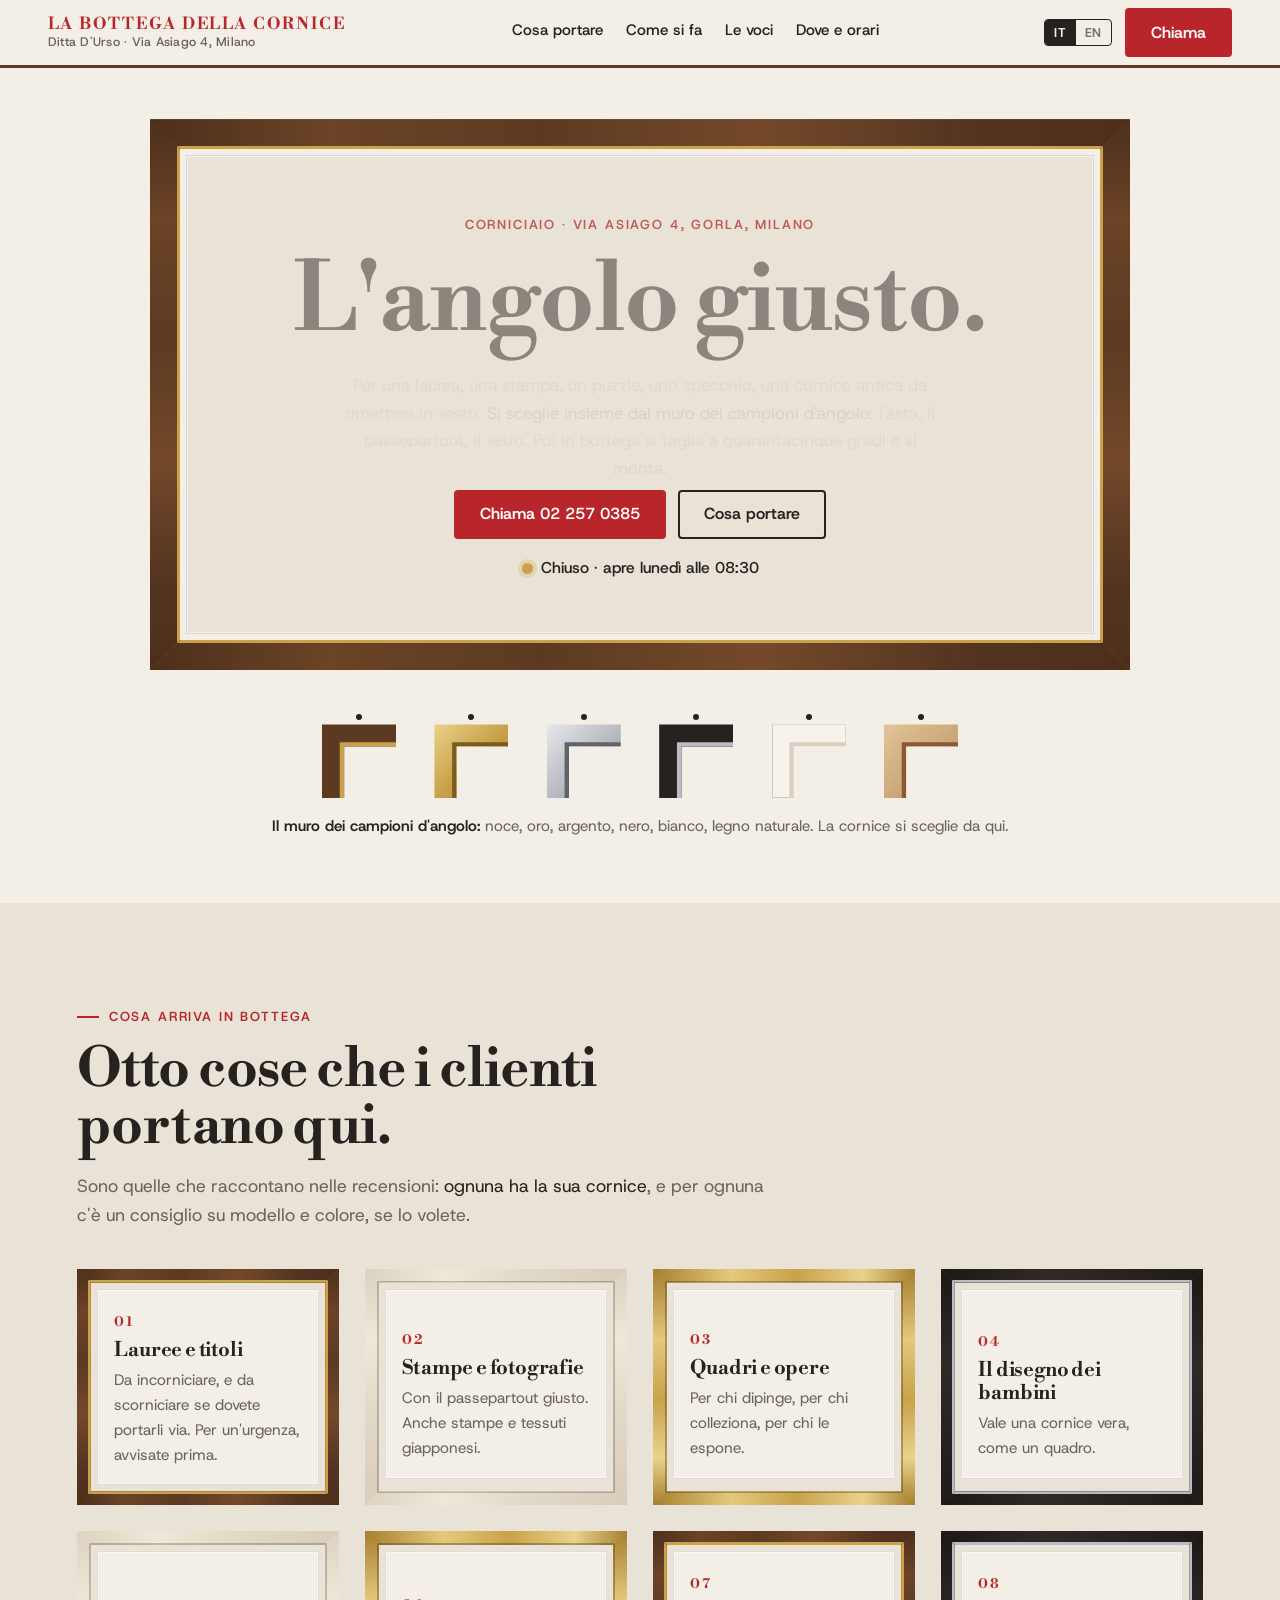
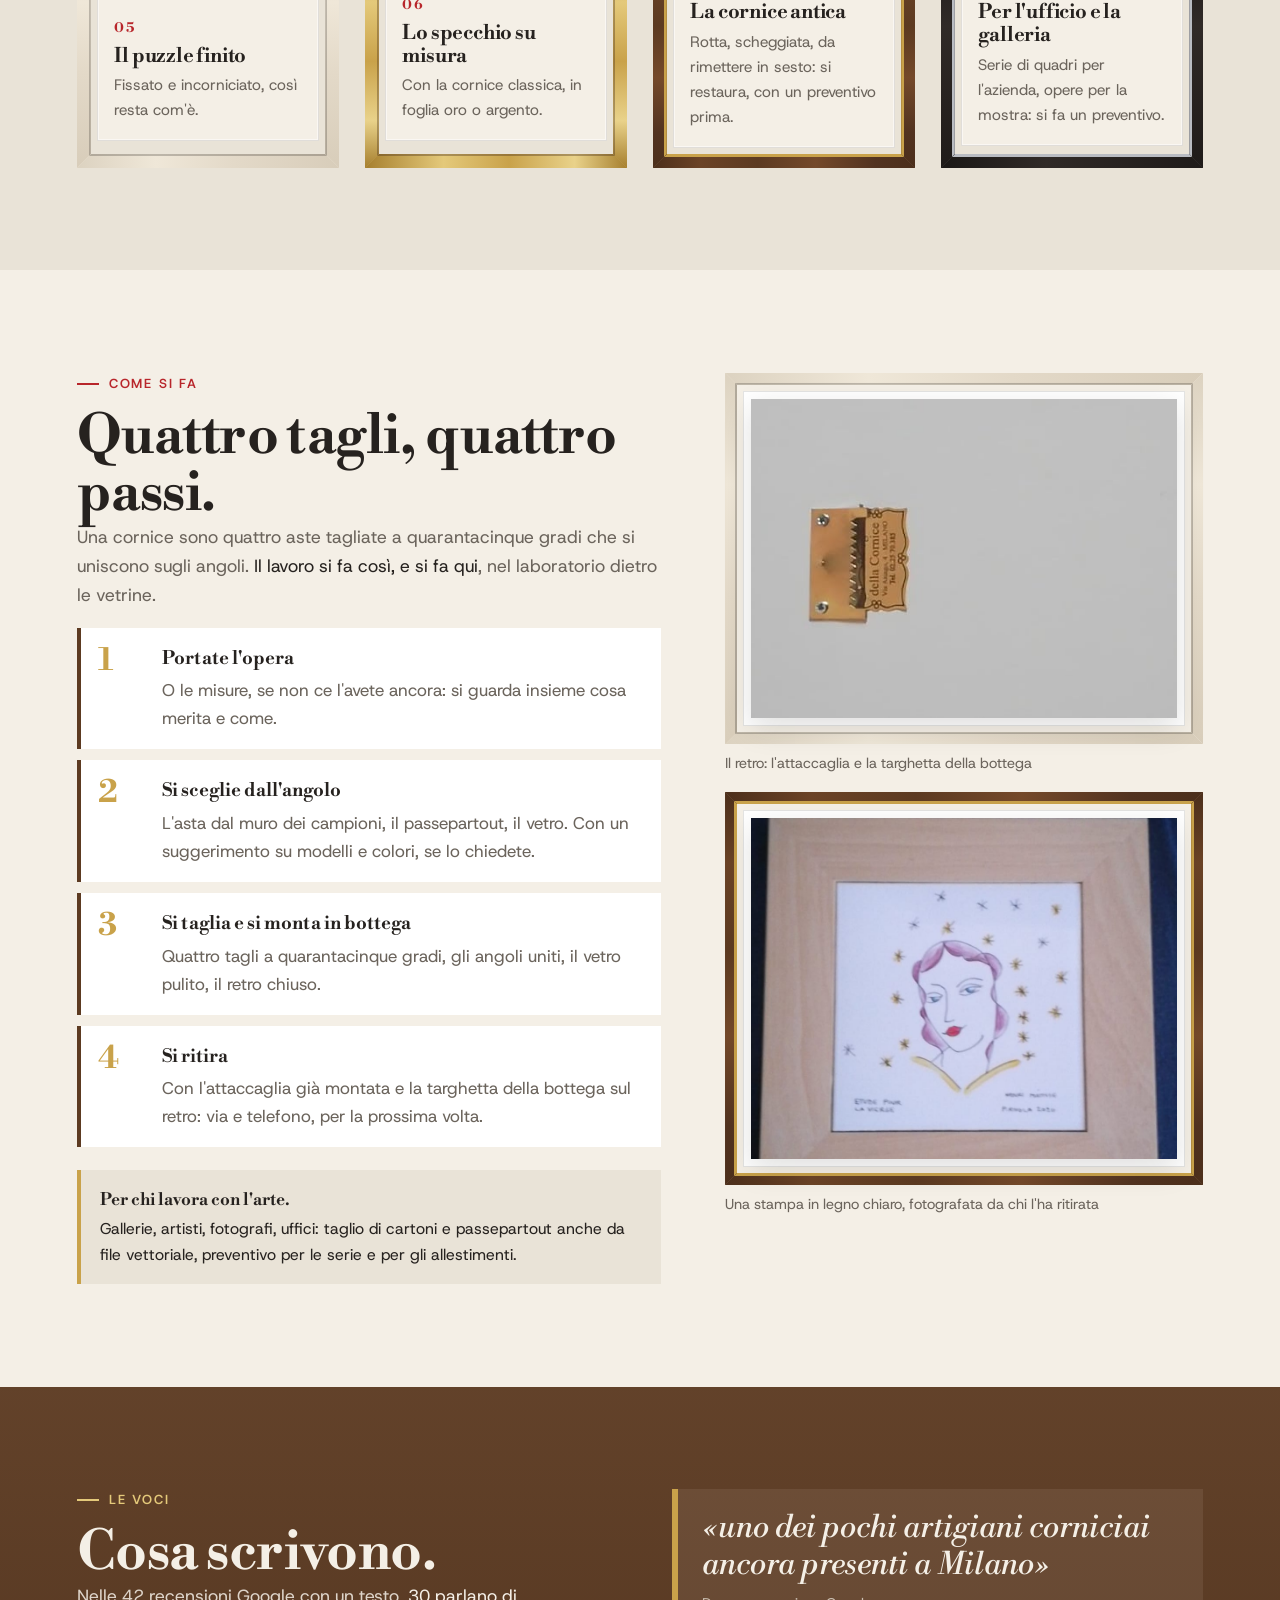
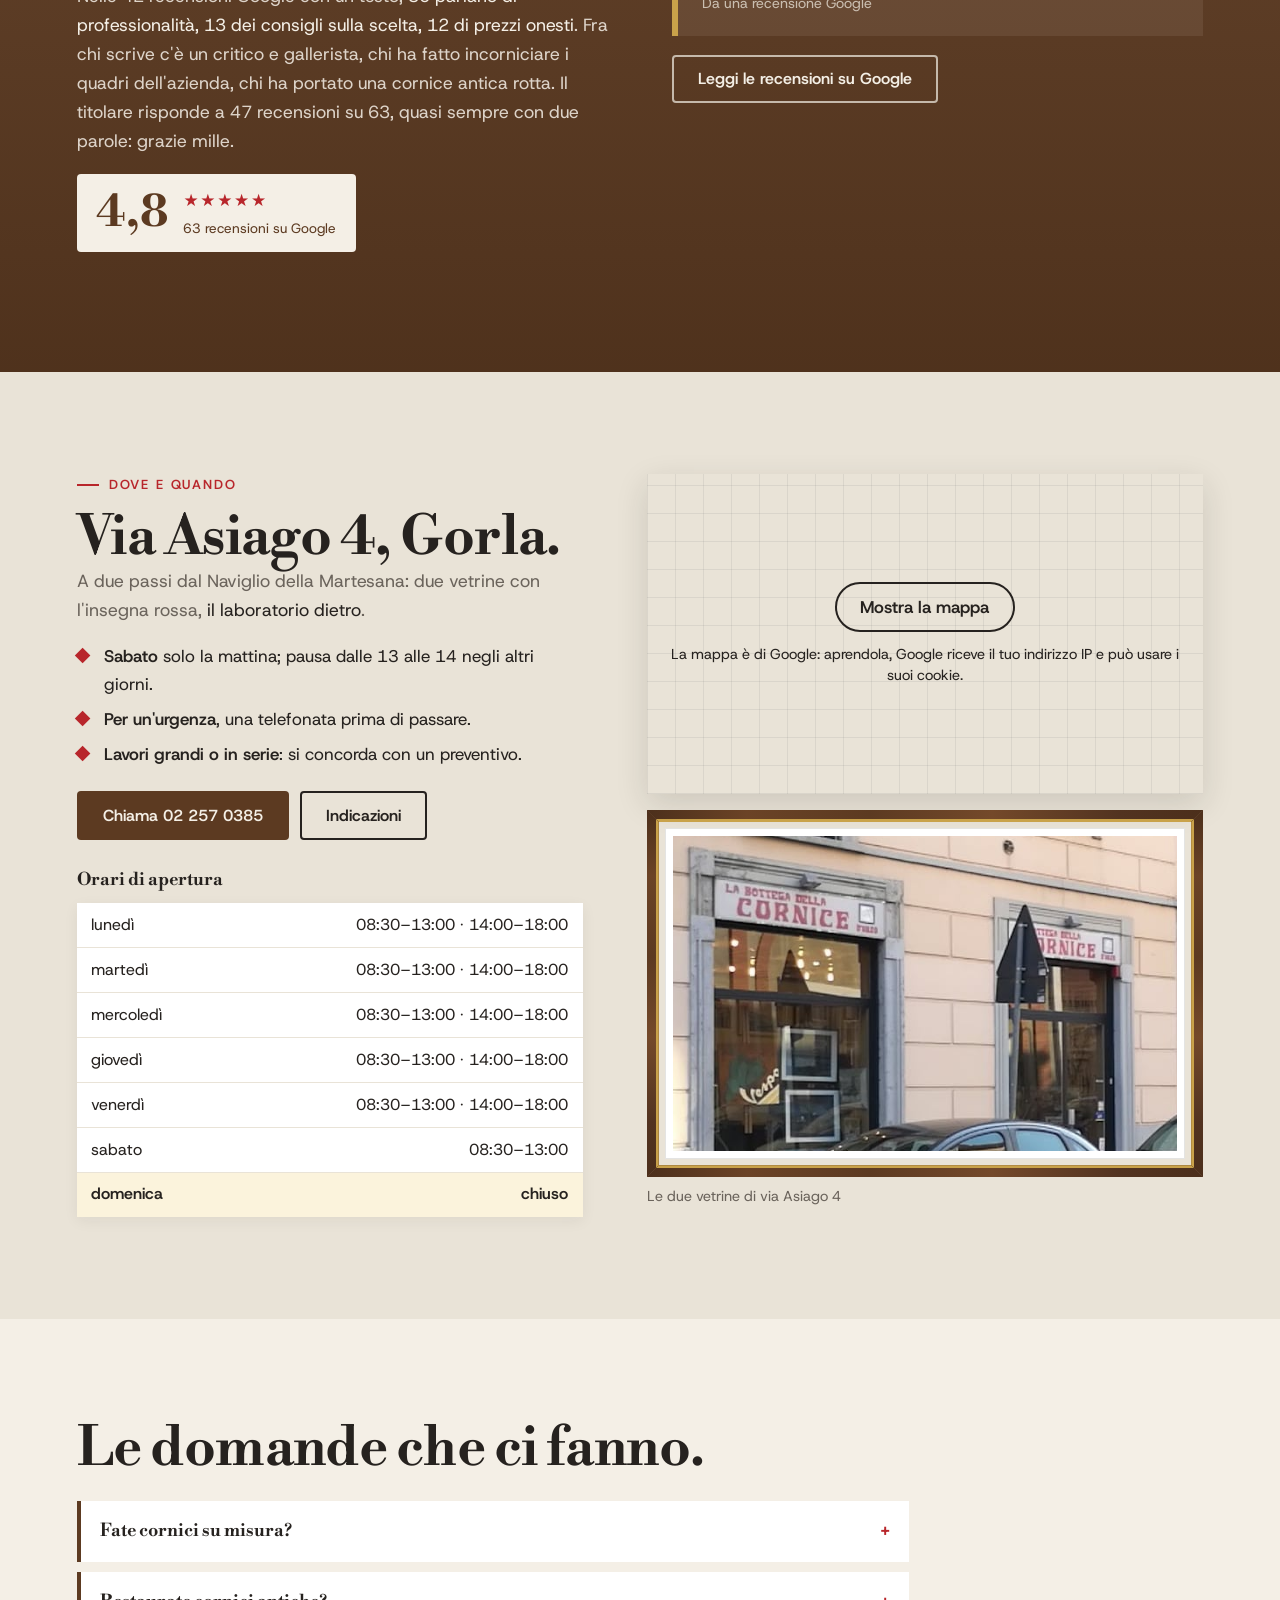
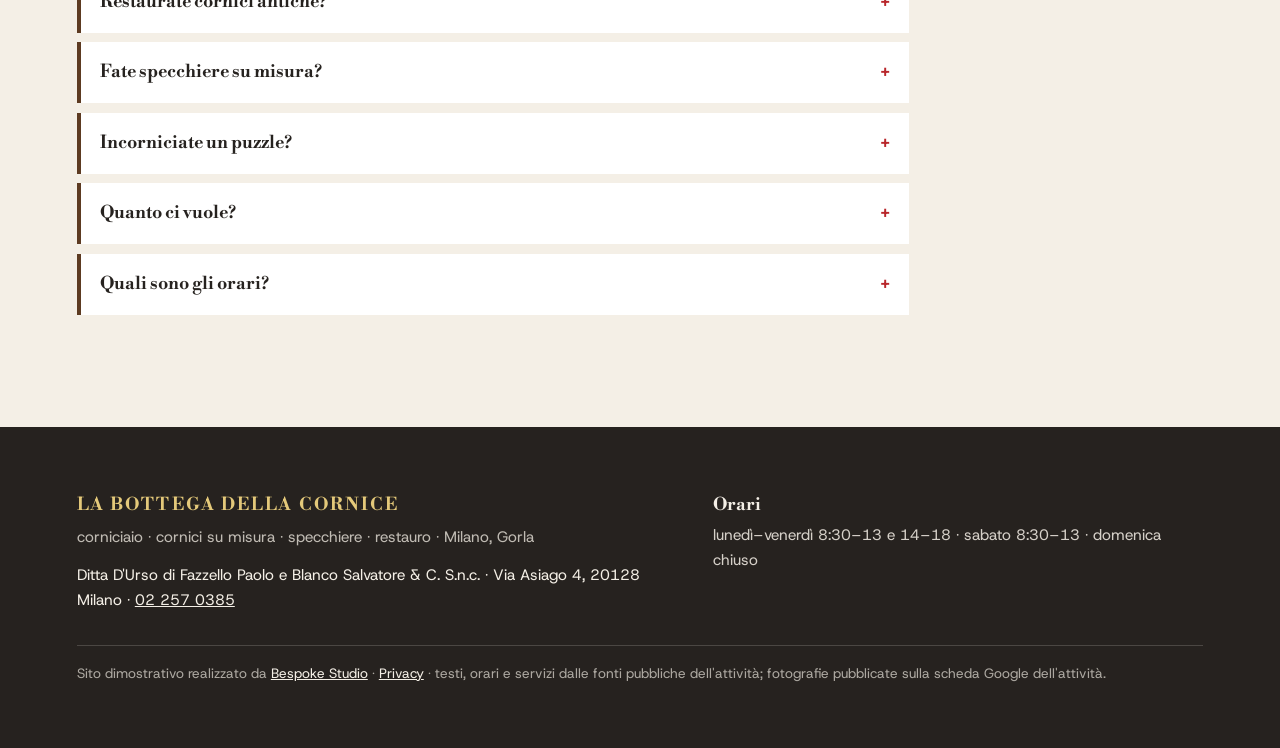
==== commit a1d98d58: "Privacy e pulizia: caratteri sul sito, mappa al clic, informativa, noindex - caratteri copiati nel s" ====
--- a/index.html
+++ b/index.html
@@ -3,6 +3,7 @@
 <head>
 <meta charset="utf-8">
 <meta name="viewport" content="width=device-width, initial-scale=1">
+<meta name="robots" content="noindex">
 <title>La Bottega della Cornice — corniciaio a Milano Gorla, Via Asiago 4: cornici su misura, specchiere, restauro</title>
 <meta name="description" content="La Bottega della Cornice (Ditta D'Urso), Via Asiago 4 a Milano Gorla: cornici su misura per quadri, stampe, fotografie, lauree, puzzle; specchiere in foglia oro e argento; restauro di cornici antiche. Si sceglie insieme dal muro dei campioni d'angolo, si taglia e si monta in bottega. Tel 02 257 0385.">
 <link rel="canonical" href="https://rotenzark.github.io/bottega-della-cornice/">
@@ -20,12 +21,58 @@
 <link rel="icon" href="img/favicon.svg" type="image/svg+xml">
 <link rel="icon" href="img/favicon-32.png" sizes="32x32" type="image/png">
 <link rel="apple-touch-icon" href="img/apple-touch-icon.png">
-<link rel="preconnect" href="https://fonts.googleapis.com">
-<link rel="preconnect" href="https://fonts.gstatic.com" crossorigin>
-<link href="https://fonts.googleapis.com/css2?family=Libre+Bodoni:ital,wght@0,400;0,700;1,400;1,700&family=Host+Grotesk:wght@400;500;600;700&display=swap" rel="stylesheet">
+<link rel="stylesheet" href="fonts/fonts.css?v=1">
 <link rel="stylesheet" href="css/styles.css?v=1">
 <script type="application/ld+json">
-{"@context":"https://schema.org","@type":"Store","name":"La Bottega della Cornice","alternateName":"Ditta D'Urso di Fazzello Paolo e Blanco Salvatore & C. S.n.c.","image":"https://rotenzark.github.io/bottega-della-cornice/img/og.jpg","url":"https://rotenzark.github.io/bottega-della-cornice/","telephone":"+39022570385","address":{"@type":"PostalAddress","streetAddress":"Via Asiago 4","addressLocality":"Milano","postalCode":"20128","addressRegion":"MI","addressCountry":"IT"},"openingHoursSpecification":[{"@type":"OpeningHoursSpecification","dayOfWeek":["Monday","Tuesday","Wednesday","Thursday","Friday"],"opens":"08:30","closes":"13:00"},{"@type":"OpeningHoursSpecification","dayOfWeek":["Monday","Tuesday","Wednesday","Thursday","Friday"],"opens":"14:00","closes":"18:00"},{"@type":"OpeningHoursSpecification","dayOfWeek":"Saturday","opens":"08:30","closes":"13:00"}],"aggregateRating":{"@type":"AggregateRating","ratingValue":"4.8","reviewCount":"63"}}
+{
+  "@context": "https://schema.org",
+  "@type": "Store",
+  "name": "La Bottega della Cornice",
+  "alternateName": "Ditta D'Urso di Fazzello Paolo e Blanco Salvatore & C. S.n.c.",
+  "image": "https://rotenzark.github.io/bottega-della-cornice/img/og.jpg",
+  "url": "https://rotenzark.github.io/bottega-della-cornice/",
+  "telephone": "+39022570385",
+  "address": {
+    "@type": "PostalAddress",
+    "streetAddress": "Via Asiago 4",
+    "addressLocality": "Milano",
+    "postalCode": "20128",
+    "addressRegion": "MI",
+    "addressCountry": "IT"
+  },
+  "openingHoursSpecification": [
+    {
+      "@type": "OpeningHoursSpecification",
+      "dayOfWeek": [
+        "Monday",
+        "Tuesday",
+        "Wednesday",
+        "Thursday",
+        "Friday"
+      ],
+      "opens": "08:30",
+      "closes": "13:00"
+    },
+    {
+      "@type": "OpeningHoursSpecification",
+      "dayOfWeek": [
+        "Monday",
+        "Tuesday",
+        "Wednesday",
+        "Thursday",
+        "Friday"
+      ],
+      "opens": "14:00",
+      "closes": "18:00"
+    },
+    {
+      "@type": "OpeningHoursSpecification",
+      "dayOfWeek": "Saturday",
+      "opens": "08:30",
+      "closes": "13:00"
+    }
+  ]
+}
 </script>
 <script type="application/ld+json">
 {"@context":"https://schema.org","@type":"FAQPage","mainEntity":[
@@ -193,7 +240,7 @@
     </div>
     <div>
       <figure class="mappa reveal" id="mappa">
-        <iframe title="Mappa: La Bottega della Cornice, Via Asiago 4, Milano" data-i18n-title="d.mappa" src="https://www.google.com/maps?q=La+Bottega+della+Cornice,+Via+Asiago+4,+20128+Milano&output=embed" loading="lazy" allowfullscreen referrerpolicy="no-referrer-when-downgrade"></iframe>
+        <div class="mappa-clic" data-mappa-clic style="--mappa-h: 320px"><template><iframe title="Mappa: La Bottega della Cornice, Via Asiago 4, Milano" data-i18n-title="d.mappa" src="https://www.google.com/maps?q=La+Bottega+della+Cornice,+Via+Asiago+4,+20128+Milano&output=embed" loading="lazy" allowfullscreen referrerpolicy="no-referrer-when-downgrade"></iframe></template><div class="mappa-clic__velo"><a class="mappa-clic__btn" href="https://www.google.com/maps/search/?api=1&query=La+Bottega+della+Cornice+Via+Asiago+4+Milano" target="_blank" rel="noopener">Mostra la mappa</a><p class="mappa-clic__nota">La mappa è di Google: aprendola, Google riceve il tuo indirizzo IP e può usare i suoi cookie.</p></div></div>
       </figure>
       <figure class="dove__foto reveal">
         <div class="cornice" data-monta><span class="asta asta--top"></span><span class="asta asta--right asta--v"></span><span class="asta asta--bottom"></span><span class="asta asta--left asta--v"></span><div class="cornice__dentro"><img src="img/facciata.jpg" alt="Le due vetrine della bottega in via Asiago con l'insegna rossa «La Bottega della Cornice» e le cornici esposte" width="576" height="387" data-i18n-alt="d.alt"></div></div>
@@ -223,7 +270,7 @@
     <p class="piede__d" data-i18n="piede.d">Ditta D'Urso di Fazzello Paolo e Blanco Salvatore &amp; C. S.n.c. · Via Asiago 4, 20128 Milano · <a href="tel:+39022570385">02 257 0385</a></p>
   </div>
   <p class="piede__o" data-i18n="piede.o"><b>Orari</b>lunedì–venerdì 8:30–13 e 14–18 · sabato 8:30–13 · domenica chiuso</p>
-  <p class="piede__b" data-i18n="piede.b">Sito dimostrativo realizzato da <a href="https://bespokestud.io" target="_blank" rel="noopener">Bespoke Studio</a> · testi, orari e servizi dalle fonti pubbliche dell'attività; fotografie pubblicate sulla scheda Google dell'attività.</p>
+  <p class="piede__b" data-i18n="piede.b">Sito dimostrativo realizzato da <a href="https://bespokestud.io" target="_blank" rel="noopener">Bespoke Studio</a> · <a href="privacy.html">Privacy</a> · testi, orari e servizi dalle fonti pubbliche dell'attività; fotografie pubblicate sulla scheda Google dell'attività.</p>
 </footer>
 
 <div class="barra" id="actionBar">
@@ -241,5 +288,6 @@
 <script src="https://cdn.jsdelivr.net/npm/gsap@3.12.5/dist/gsap.min.js"></script>
 <script src="https://cdn.jsdelivr.net/npm/gsap@3.12.5/dist/ScrollTrigger.min.js"></script>
 <script src="js/main.js?v=1"></script>
+<script src="js/mappa-clic.js?v=1" defer></script>
 </body>
 </html>
--- a/fonts/fonts.css
+++ b/fonts/fonts.css
@@ -0,0 +1,181 @@
+/* Caratteri ospitati sul sito: nessuna richiesta a Google Fonts o Fontshare (giro privacy 1/10/2026). Licenze in LICENSE.txt. */
+/* latin-ext */
+@font-face {
+  font-family: 'Host Grotesk';
+  font-style: normal;
+  font-weight: 400;
+  font-display: swap;
+  src: url(l-font-c87bd0.woff2) format('woff2');
+  unicode-range: U+0100-02BA, U+02BD-02C5, U+02C7-02CC, U+02CE-02D7, U+02DD-02FF, U+0304, U+0308, U+0329, U+1D00-1DBF, U+1E00-1E9F, U+1EF2-1EFF, U+2020, U+20A0-20AB, U+20AD-20C0, U+2113, U+2C60-2C7F, U+A720-A7FF;
+}
+/* latin */
+@font-face {
+  font-family: 'Host Grotesk';
+  font-style: normal;
+  font-weight: 400;
+  font-display: swap;
+  src: url(l-font-25f911.woff2) format('woff2');
+  unicode-range: U+0000-00FF, U+0131, U+0152-0153, U+02BB-02BC, U+02C6, U+02DA, U+02DC, U+0304, U+0308, U+0329, U+2000-206F, U+20AC, U+2122, U+2191, U+2193, U+2212, U+2215, U+FEFF, U+FFFD;
+}
+/* latin-ext */
+@font-face {
+  font-family: 'Host Grotesk';
+  font-style: normal;
+  font-weight: 500;
+  font-display: swap;
+  src: url(l-font-c87bd0.woff2) format('woff2');
+  unicode-range: U+0100-02BA, U+02BD-02C5, U+02C7-02CC, U+02CE-02D7, U+02DD-02FF, U+0304, U+0308, U+0329, U+1D00-1DBF, U+1E00-1E9F, U+1EF2-1EFF, U+2020, U+20A0-20AB, U+20AD-20C0, U+2113, U+2C60-2C7F, U+A720-A7FF;
+}
+/* latin */
+@font-face {
+  font-family: 'Host Grotesk';
+  font-style: normal;
+  font-weight: 500;
+  font-display: swap;
+  src: url(l-font-25f911.woff2) format('woff2');
+  unicode-range: U+0000-00FF, U+0131, U+0152-0153, U+02BB-02BC, U+02C6, U+02DA, U+02DC, U+0304, U+0308, U+0329, U+2000-206F, U+20AC, U+2122, U+2191, U+2193, U+2212, U+2215, U+FEFF, U+FFFD;
+}
+/* latin-ext */
+@font-face {
+  font-family: 'Host Grotesk';
+  font-style: normal;
+  font-weight: 600;
+  font-display: swap;
+  src: url(l-font-c87bd0.woff2) format('woff2');
+  unicode-range: U+0100-02BA, U+02BD-02C5, U+02C7-02CC, U+02CE-02D7, U+02DD-02FF, U+0304, U+0308, U+0329, U+1D00-1DBF, U+1E00-1E9F, U+1EF2-1EFF, U+2020, U+20A0-20AB, U+20AD-20C0, U+2113, U+2C60-2C7F, U+A720-A7FF;
+}
+/* latin */
+@font-face {
+  font-family: 'Host Grotesk';
+  font-style: normal;
+  font-weight: 600;
+  font-display: swap;
+  src: url(l-font-25f911.woff2) format('woff2');
+  unicode-range: U+0000-00FF, U+0131, U+0152-0153, U+02BB-02BC, U+02C6, U+02DA, U+02DC, U+0304, U+0308, U+0329, U+2000-206F, U+20AC, U+2122, U+2191, U+2193, U+2212, U+2215, U+FEFF, U+FFFD;
+}
+/* latin-ext */
+@font-face {
+  font-family: 'Host Grotesk';
+  font-style: normal;
+  font-weight: 700;
+  font-display: swap;
+  src: url(l-font-c87bd0.woff2) format('woff2');
+  unicode-range: U+0100-02BA, U+02BD-02C5, U+02C7-02CC, U+02CE-02D7, U+02DD-02FF, U+0304, U+0308, U+0329, U+1D00-1DBF, U+1E00-1E9F, U+1EF2-1EFF, U+2020, U+20A0-20AB, U+20AD-20C0, U+2113, U+2C60-2C7F, U+A720-A7FF;
+}
+/* latin */
+@font-face {
+  font-family: 'Host Grotesk';
+  font-style: normal;
+  font-weight: 700;
+  font-display: swap;
+  src: url(l-font-25f911.woff2) format('woff2');
+  unicode-range: U+0000-00FF, U+0131, U+0152-0153, U+02BB-02BC, U+02C6, U+02DA, U+02DC, U+0304, U+0308, U+0329, U+2000-206F, U+20AC, U+2122, U+2191, U+2193, U+2212, U+2215, U+FEFF, U+FFFD;
+}
+/* vietnamese */
+@font-face {
+  font-family: 'Libre Bodoni';
+  font-style: italic;
+  font-weight: 400;
+  font-display: swap;
+  src: url(librebodoni-v9-_Xm1-H45qDWDYULr5OfyZud9xDick_KPAg-919e66.woff2) format('woff2');
+  unicode-range: U+0102-0103, U+0110-0111, U+0128-0129, U+0168-0169, U+01A0-01A1, U+01AF-01B0, U+0300-0301, U+0303-0304, U+0308-0309, U+0323, U+0329, U+1EA0-1EF9, U+20AB;
+}
+/* latin-ext */
+@font-face {
+  font-family: 'Libre Bodoni';
+  font-style: italic;
+  font-weight: 400;
+  font-display: swap;
+  src: url(librebodoni-v9-_Xm1-H45qDWDYULr5OfyZud9xDidk_KPAg-b3b47a.woff2) format('woff2');
+  unicode-range: U+0100-02BA, U+02BD-02C5, U+02C7-02CC, U+02CE-02D7, U+02DD-02FF, U+0304, U+0308, U+0329, U+1D00-1DBF, U+1E00-1E9F, U+1EF2-1EFF, U+2020, U+20A0-20AB, U+20AD-20C0, U+2113, U+2C60-2C7F, U+A720-A7FF;
+}
+/* latin */
+@font-face {
+  font-family: 'Libre Bodoni';
+  font-style: italic;
+  font-weight: 400;
+  font-display: swap;
+  src: url(librebodoni-v9-_Xm1-H45qDWDYULr5OfyZud9xDiTk_I-925137.woff2) format('woff2');
+  unicode-range: U+0000-00FF, U+0131, U+0152-0153, U+02BB-02BC, U+02C6, U+02DA, U+02DC, U+0304, U+0308, U+0329, U+2000-206F, U+20AC, U+2122, U+2191, U+2193, U+2212, U+2215, U+FEFF, U+FFFD;
+}
+/* vietnamese */
+@font-face {
+  font-family: 'Libre Bodoni';
+  font-style: italic;
+  font-weight: 700;
+  font-display: swap;
+  src: url(librebodoni-v9-_Xm1-H45qDWDYULr5OfyZud9xDick_KPAg-919e66.woff2) format('woff2');
+  unicode-range: U+0102-0103, U+0110-0111, U+0128-0129, U+0168-0169, U+01A0-01A1, U+01AF-01B0, U+0300-0301, U+0303-0304, U+0308-0309, U+0323, U+0329, U+1EA0-1EF9, U+20AB;
+}
+/* latin-ext */
+@font-face {
+  font-family: 'Libre Bodoni';
+  font-style: italic;
+  font-weight: 700;
+  font-display: swap;
+  src: url(librebodoni-v9-_Xm1-H45qDWDYULr5OfyZud9xDidk_KPAg-b3b47a.woff2) format('woff2');
+  unicode-range: U+0100-02BA, U+02BD-02C5, U+02C7-02CC, U+02CE-02D7, U+02DD-02FF, U+0304, U+0308, U+0329, U+1D00-1DBF, U+1E00-1E9F, U+1EF2-1EFF, U+2020, U+20A0-20AB, U+20AD-20C0, U+2113, U+2C60-2C7F, U+A720-A7FF;
+}
+/* latin */
+@font-face {
+  font-family: 'Libre Bodoni';
+  font-style: italic;
+  font-weight: 700;
+  font-display: swap;
+  src: url(librebodoni-v9-_Xm1-H45qDWDYULr5OfyZud9xDiTk_I-925137.woff2) format('woff2');
+  unicode-range: U+0000-00FF, U+0131, U+0152-0153, U+02BB-02BC, U+02C6, U+02DA, U+02DC, U+0304, U+0308, U+0329, U+2000-206F, U+20AC, U+2122, U+2191, U+2193, U+2212, U+2215, U+FEFF, U+FFFD;
+}
+/* vietnamese */
+@font-face {
+  font-family: 'Libre Bodoni';
+  font-style: normal;
+  font-weight: 400;
+  font-display: swap;
+  src: url(librebodoni-v9-_Xmr-H45qDWDYULr5OfyZud9zgiRi_Y-842dc0.woff2) format('woff2');
+  unicode-range: U+0102-0103, U+0110-0111, U+0128-0129, U+0168-0169, U+01A0-01A1, U+01AF-01B0, U+0300-0301, U+0303-0304, U+0308-0309, U+0323, U+0329, U+1EA0-1EF9, U+20AB;
+}
+/* latin-ext */
+@font-face {
+  font-family: 'Libre Bodoni';
+  font-style: normal;
+  font-weight: 400;
+  font-display: swap;
+  src: url(librebodoni-v9-_Xmr-H45qDWDYULr5OfyZud9zwiRi_Y-652d71.woff2) format('woff2');
+  unicode-range: U+0100-02BA, U+02BD-02C5, U+02C7-02CC, U+02CE-02D7, U+02DD-02FF, U+0304, U+0308, U+0329, U+1D00-1DBF, U+1E00-1E9F, U+1EF2-1EFF, U+2020, U+20A0-20AB, U+20AD-20C0, U+2113, U+2C60-2C7F, U+A720-A7FF;
+}
+/* latin */
+@font-face {
+  font-family: 'Libre Bodoni';
+  font-style: normal;
+  font-weight: 400;
+  font-display: swap;
+  src: url(librebodoni-v9-_Xmr-H45qDWDYULr5OfyZud9wQiR-8c3afd.woff2) format('woff2');
+  unicode-range: U+0000-00FF, U+0131, U+0152-0153, U+02BB-02BC, U+02C6, U+02DA, U+02DC, U+0304, U+0308, U+0329, U+2000-206F, U+20AC, U+2122, U+2191, U+2193, U+2212, U+2215, U+FEFF, U+FFFD;
+}
+/* vietnamese */
+@font-face {
+  font-family: 'Libre Bodoni';
+  font-style: normal;
+  font-weight: 700;
+  font-display: swap;
+  src: url(librebodoni-v9-_Xmr-H45qDWDYULr5OfyZud9zgiRi_Y-842dc0.woff2) format('woff2');
+  unicode-range: U+0102-0103, U+0110-0111, U+0128-0129, U+0168-0169, U+01A0-01A1, U+01AF-01B0, U+0300-0301, U+0303-0304, U+0308-0309, U+0323, U+0329, U+1EA0-1EF9, U+20AB;
+}
+/* latin-ext */
+@font-face {
+  font-family: 'Libre Bodoni';
+  font-style: normal;
+  font-weight: 700;
+  font-display: swap;
+  src: url(librebodoni-v9-_Xmr-H45qDWDYULr5OfyZud9zwiRi_Y-652d71.woff2) format('woff2');
+  unicode-range: U+0100-02BA, U+02BD-02C5, U+02C7-02CC, U+02CE-02D7, U+02DD-02FF, U+0304, U+0308, U+0329, U+1D00-1DBF, U+1E00-1E9F, U+1EF2-1EFF, U+2020, U+20A0-20AB, U+20AD-20C0, U+2113, U+2C60-2C7F, U+A720-A7FF;
+}
+/* latin */
+@font-face {
+  font-family: 'Libre Bodoni';
+  font-style: normal;
+  font-weight: 700;
+  font-display: swap;
+  src: url(librebodoni-v9-_Xmr-H45qDWDYULr5OfyZud9wQiR-8c3afd.woff2) format('woff2');
+  unicode-range: U+0000-00FF, U+0131, U+0152-0153, U+02BB-02BC, U+02C6, U+02DA, U+02DC, U+0304, U+0308, U+0329, U+2000-206F, U+20AC, U+2122, U+2191, U+2193, U+2212, U+2215, U+FEFF, U+FFFD;
+}
--- a/css/styles.css
+++ b/css/styles.css
@@ -292,3 +292,12 @@
   .js .reveal{opacity:1;transform:none;transition:none}
   .bottone,.shot img{transition:none}
 }
+
+/*MAPPACLIC*/
+/* la mappa Google si carica solo al clic (giro privacy 1/10/2026) */
+.mappa-clic { display: flex; align-items: center; justify-content: center; width: 100%; height: 100%; min-height: var(--mappa-h, 320px); box-sizing: border-box; padding: 24px; text-align: center; background: repeating-linear-gradient(0deg, rgba(127, 127, 127, 0.14) 0 1px, transparent 1px 28px), repeating-linear-gradient(90deg, rgba(127, 127, 127, 0.14) 0 1px, transparent 1px 28px); }
+.mappa-clic__velo { display: flex; flex-direction: column; align-items: center; gap: 12px; max-width: 32em; }
+.mappa-clic__btn { display: inline-block; padding: 0.75em 1.4em; border: 2px solid currentColor; border-radius: 999px; color: inherit; font: inherit; font-weight: 600; line-height: 1.2; text-decoration: none; background: transparent; cursor: pointer; }
+.mappa-clic__btn:hover, .mappa-clic__btn:focus-visible { text-decoration: underline; }
+.mappa-clic__nota { margin: 0; font-size: 0.85em; line-height: 1.45; }
+/*/MAPPACLIC*/
